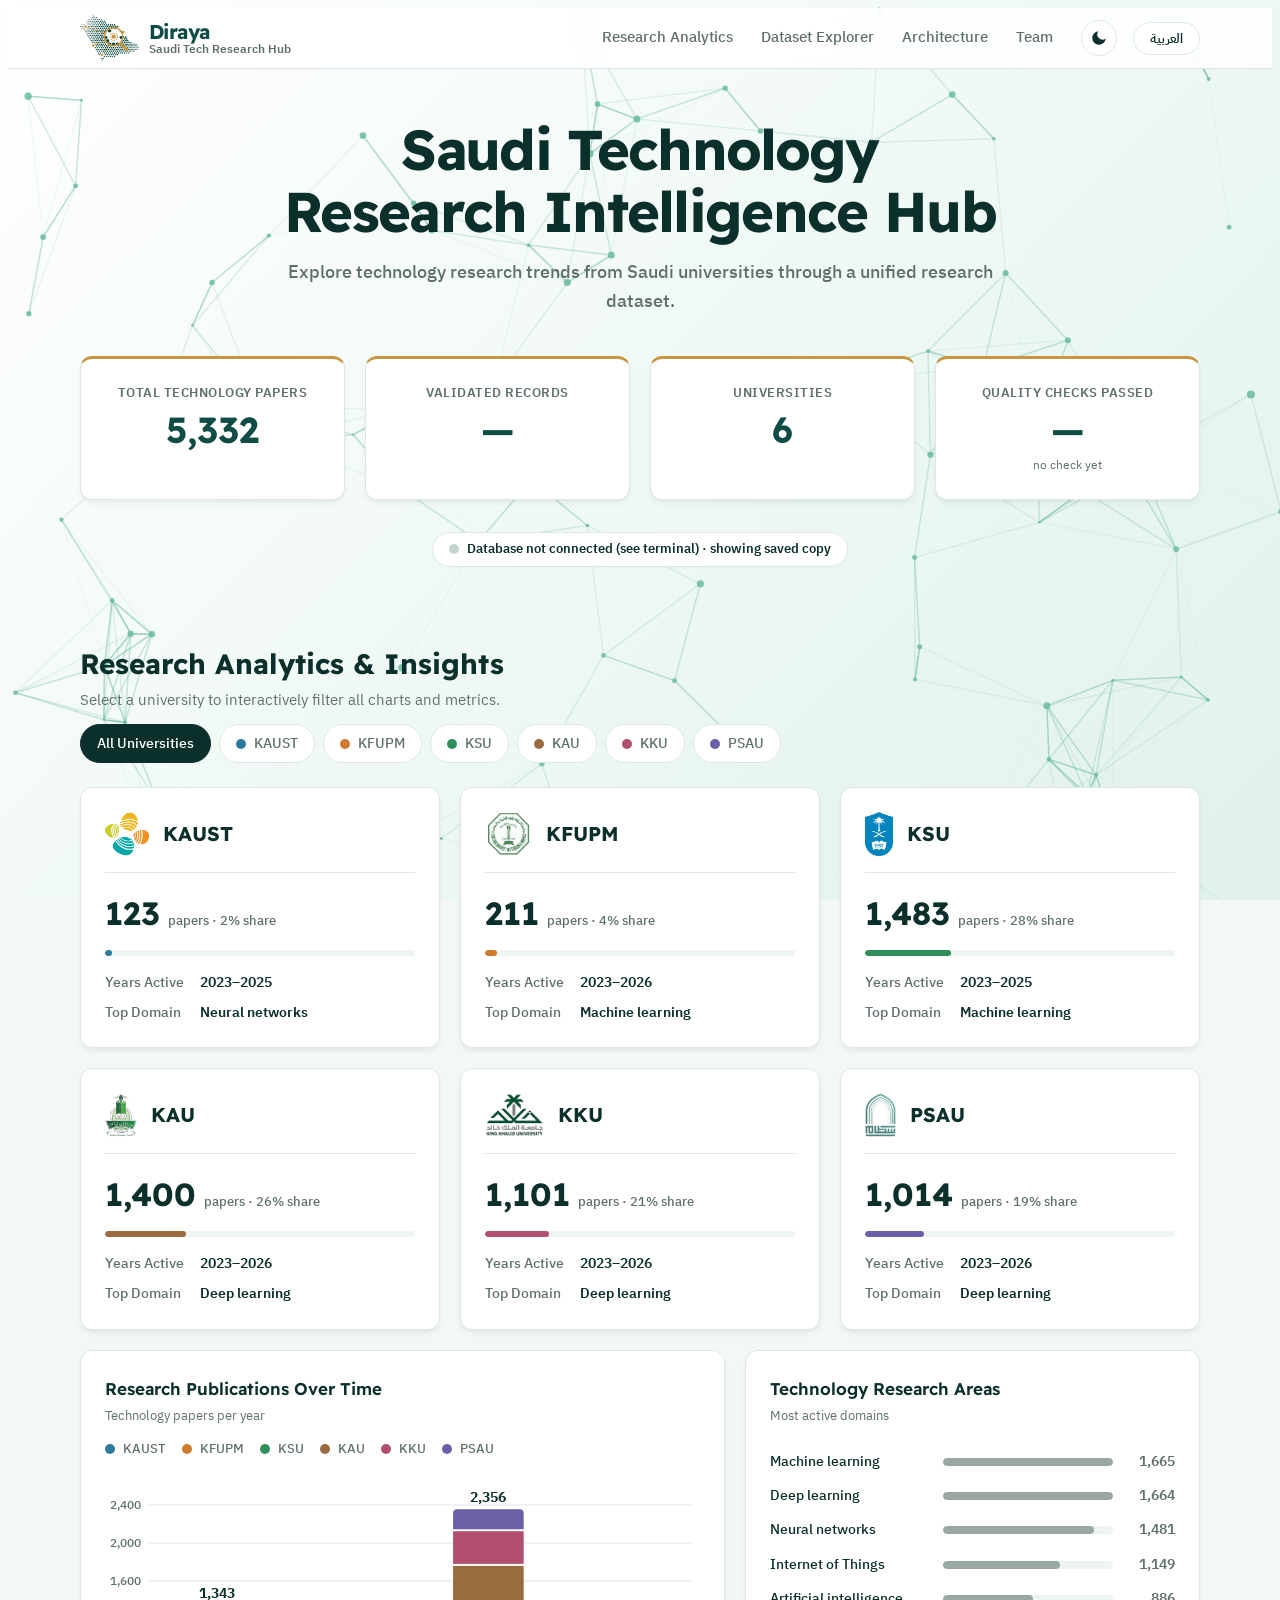
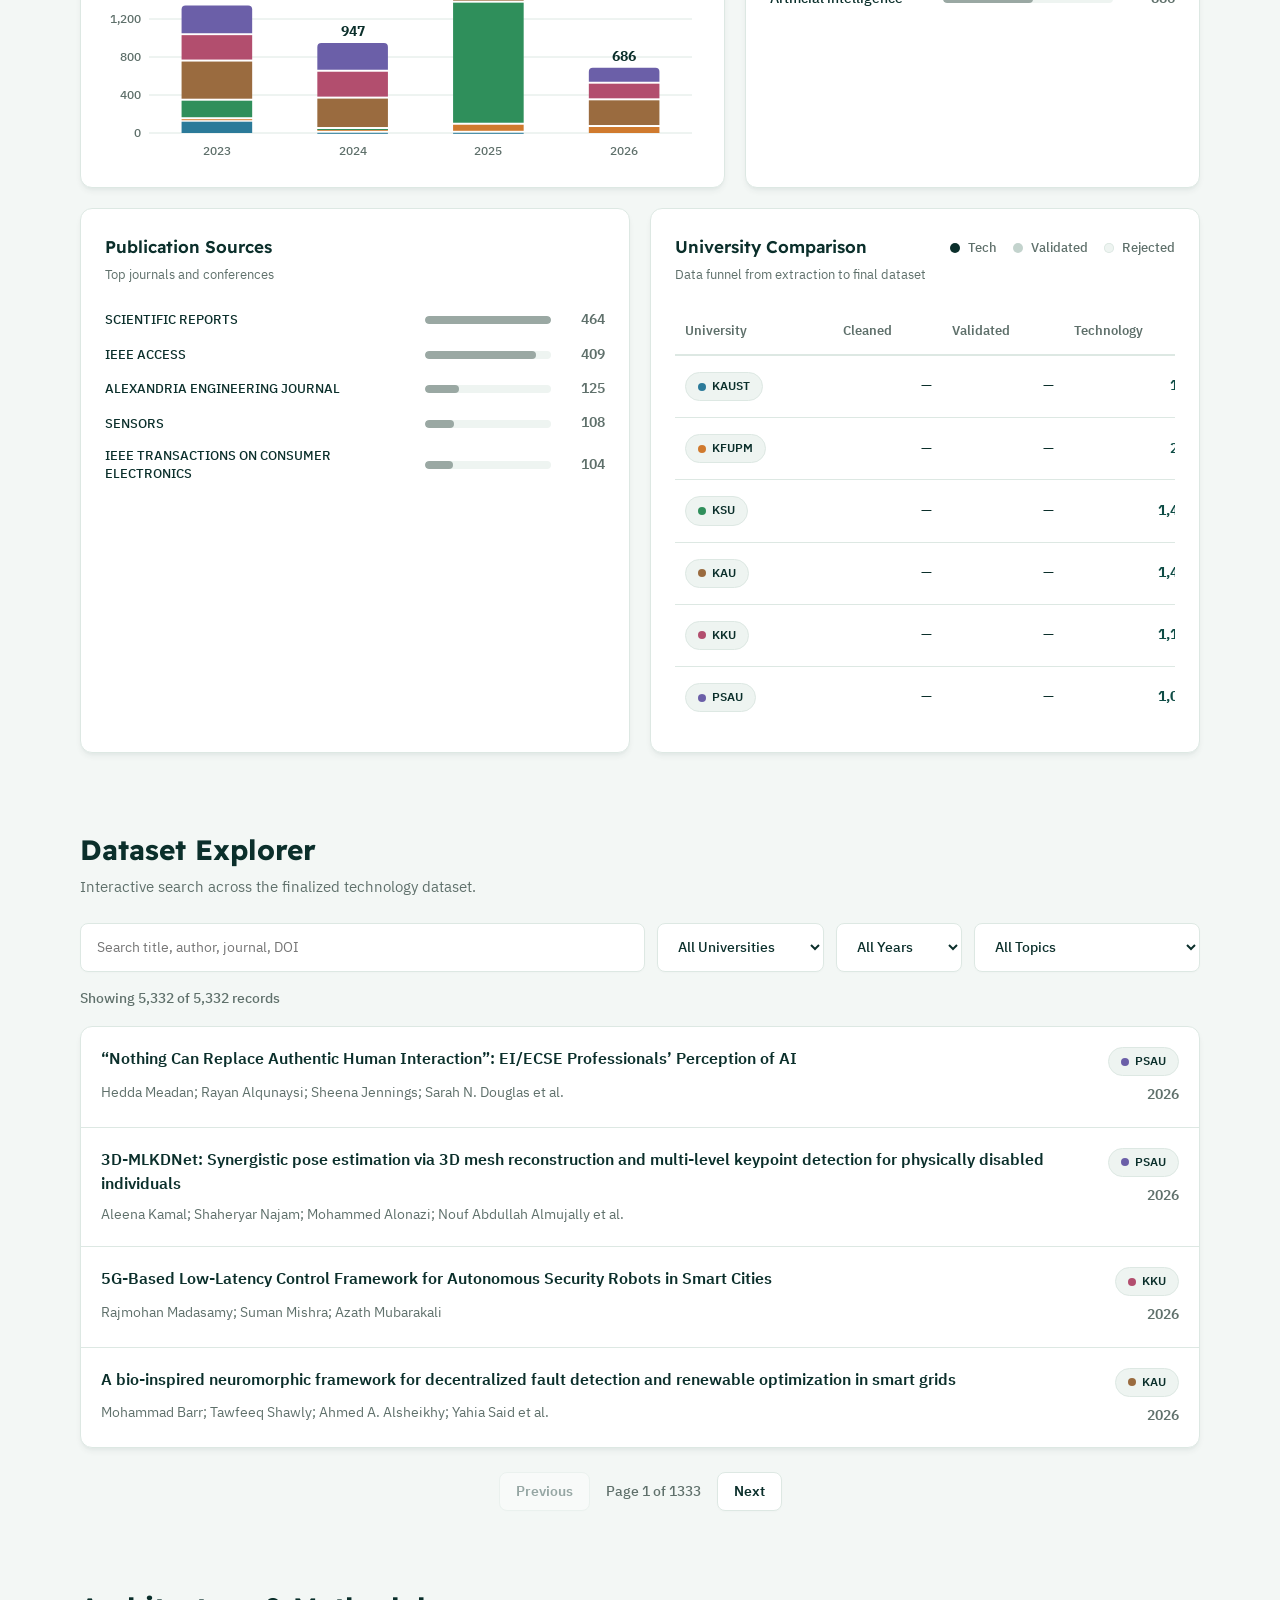
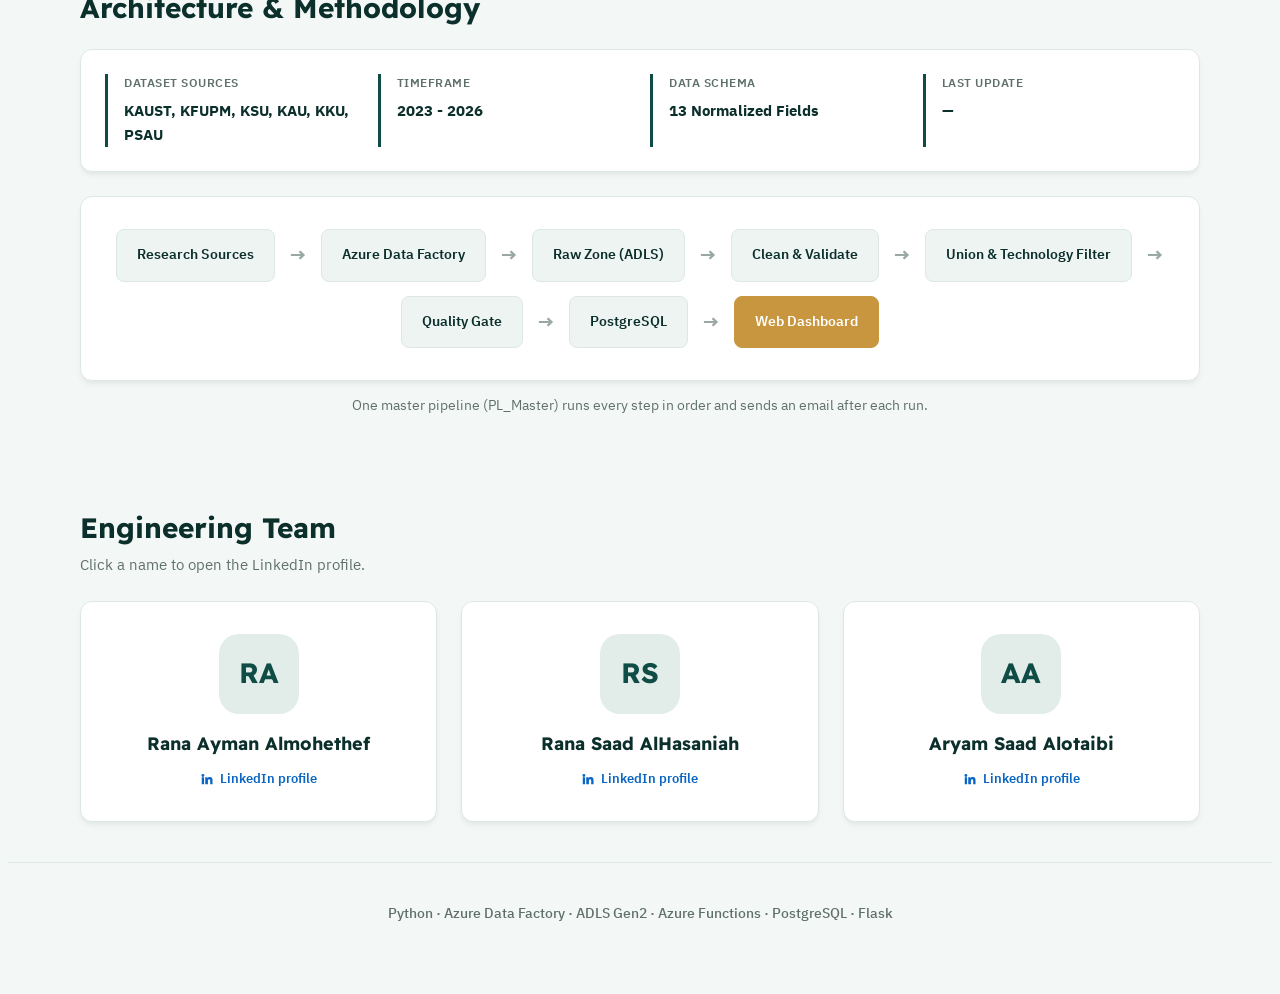
==== Website/diraya.html @ a74f84e9 "Add files via upload" ====
<!doctype html>
<html lang="en" dir="ltr">
<head>
<meta charset="utf-8">
<meta name="viewport" content="width=device-width, initial-scale=1">
<title>Diraya · Saudi Tech Research Hub</title>
<link rel="icon" href="[data-uri]">
<link rel="preconnect" href="https://fonts.googleapis.com">
<link rel="preconnect" href="https://fonts.gstatic.com" crossorigin>
<link rel="stylesheet" href="https://fonts.googleapis.com/css2?family=IBM+Plex+Mono:wght@400;500;600&family=IBM+Plex+Sans+Arabic:wght@400;500;600;700&family=Readex+Pro:wght@400;500;600;700&display=swap">
<style>
/* ================= Diraya palette =================
   Brand: green #0F4C45 · gold #C8963E · cream #F6F2EA · deep #0B2F2B
   Light is the default; [data-theme="dark"] on <html> switches to dark. */
:root {
  color-scheme: light;
  --bg: #F3F7F5;
  --surface: #FFFFFF;
  --surface-2: #EEF4F1;
  --ink: #0B2F2B;
  --muted: #5F706B;
  --faint: #C3D3CD;
  --rule: #DDE8E3;
  --accent: #0F4C45;
  --accent-ink: #FFFFFF;
  --accent-soft: #E2ECE8;
  --gold: #C8963E;
  --brand-name: #0F4C45;
  --header-bg: rgba(255, 255, 255, 0.85);
  --grad-a: #FFFFFF;
  --grad-b: #E0F2EA;
  --tip-muted: #C9D6D2;
  --link: #0A66C2;

  /* university colours, chosen to sit well next to the brand */
  --kaust: #2B7A99;
  --kfupm: #D07A2E;
  --ksu: #2F8F5B;
  --kau: #9A6B3F;
  --kku: #B24E6E;
  --psau: #6B5FA8;
  --bar: #9AA8A3;
  --track: #EEF4F1;

  --shadow: 0 4px 6px -1px rgba(11, 47, 43, 0.06), 0 2px 4px -1px rgba(11, 47, 43, 0.04);
  --shadow-hover: 0 10px 15px -3px rgba(11, 47, 43, 0.10), 0 4px 6px -2px rgba(11, 47, 43, 0.05);

  --f-display: "Readex Pro", "IBM Plex Sans Arabic", system-ui, sans-serif;
  --f-body: "IBM Plex Sans Arabic", "Readex Pro", system-ui, -apple-system, "Segoe UI", sans-serif;
  --f-mono: "IBM Plex Mono", ui-monospace, SFMono-Regular, Menlo, monospace;

  /* ===== ARABIC FONT SETTINGS: edit these 3 lines to change the Arabic text ===== */
  --ar-font-head: "Readex Pro", "IBM Plex Sans Arabic", sans-serif;   /* titles, numbers, names */
  --ar-font: "IBM Plex Sans Arabic", "Readex Pro", sans-serif;          /* normal text */
  --ar-size: 16px;                                                       /* normal text size (English is 15px) */
}
/* Arabic mode uses the settings above */
html[lang="ar"] { --f-display: var(--ar-font-head); --f-body: var(--ar-font); }
html[lang="ar"] body { font-size: var(--ar-size); }
:root[data-theme="dark"] {
  color-scheme: dark;
  --bg: #0B2F2B;
  --surface: #103A35;
  --surface-2: #16453F;
  --ink: #F6F2EA;
  --muted: #A7B8B3;
  --faint: #4B6B65;
  --rule: #22524B;
  --accent: #C8963E;
  --accent-ink: #0B2F2B;
  --accent-soft: #2B4A3B;
  --brand-name: #F6F2EA;
  --header-bg: rgba(11, 47, 43, 0.88);
  --grad-a: #0B2F2B;
  --grad-b: #0F3D38;
  --tip-muted: #4B6B65;
  --link: #7CB7F0;
  --kaust: #4FA3C4;
  --kfupm: #E0924A;
  --ksu: #4DB57A;
  --kau: #C08A57;
  --kku: #D46F8F;
  --psau: #9186D1;
  --bar: #7F9A94;
  --track: #1A4943;
  --shadow: 0 4px 10px rgba(0, 0, 0, 0.25);
  --shadow-hover: 0 12px 24px rgba(0, 0, 0, 0.35);
}

*{box-sizing:border-box}
[hidden]{display:none!important}
html{scroll-behavior:smooth;scroll-padding-top:72px}
@media (prefers-reduced-motion:reduce){html{scroll-behavior:auto}*{transition:none!important}}
body{background:var(--bg);color:var(--ink);font-family:var(--f-body);font-size:15px;line-height:1.6;-webkit-font-smoothing:antialiased;}
a{color:var(--accent); text-decoration:none; transition: all 0.3s ease;}
a:hover { color: var(--accent); }
:focus-visible{outline:2px solid var(--accent);outline-offset:2px;border-radius:4px;}
.wrap{max-width:1160px;margin:0 auto;padding-inline:20px}
.num,.mono{font-variant-numeric:tabular-nums}
.mono{font-family:var(--f-mono);font-size:.86em; color: var(--accent);}

/* header */
header.top{position:sticky;top:env(safe-area-inset-top,0px);z-index:20;background:var(--header-bg);backdrop-filter:blur(12px);border-bottom:1px solid var(--rule); box-shadow: 0 1px 3px rgba(0,0,0,0.02);}
header.top .wrap{display:flex;align-items:center;gap:16px;height:60px}
.brand{display:flex;align-items:center;gap:10px;font-family:var(--f-display);font-weight:700;font-size:17px;color:var(--ink);text-decoration:none;white-space:nowrap; letter-spacing: -0.5px;}
.brand svg{flex:none;}
nav.links{display:flex;gap:4px;margin-inline-start:auto;overflow-x:auto;scrollbar-width:none}
nav.links a{color:var(--muted);text-decoration:none;font-size:14.5px;font-weight:500;padding:6px 12px;border-radius:6px;white-space:nowrap; transition: all 0.3s;}
nav.links a:hover{color:var(--accent);background:var(--accent-soft);}
.lang{flex:none;font:600 13px var(--f-body);color:var(--ink);background:var(--surface);border:1px solid var(--rule);border-radius:999px;padding:6px 16px;cursor:pointer; transition: all 0.3s;}
.lang:hover{border-color:var(--accent); color: var(--accent); background: var(--accent-soft);}
@media (max-width:760px){nav.links{display:none}.lang{margin-inline-start:auto}}

/* hero / KPIs */
.hero{padding-block:50px 40px; position: relative; z-index: 2; text-align: center;}
h1{font-family:var(--f-display);font-weight:800;font-size:clamp(32px,5vw,56px);line-height:1.1;letter-spacing:-.03em;margin:0 auto;max-width:20ch;text-wrap:balance; color: var(--ink);}
.question{font-size:clamp(16px,1.8vw,18px);color:var(--muted);max-width:65ch;margin:16px auto 0; line-height: 1.6; font-weight: 500;}

/* KPI Grid */
.kpi-grid { display: grid; grid-template-columns: repeat(4, 1fr); gap: 20px; margin-top: 40px; }
.kpi-card { background: var(--surface); border: 1px solid var(--rule); border-radius: 12px; padding: 24px; text-align: center; box-shadow: var(--shadow); transition: transform 0.3s; }
.kpi-card:hover { transform: translateY(-3px); box-shadow: var(--shadow-hover); border-color: var(--faint); }
.kpi-title { color: var(--muted); font-size: 13px; font-weight: 600; text-transform: uppercase; letter-spacing: 0.5px; margin-bottom: 8px; }
.kpi-value { font-family: var(--f-display); font-size: 36px; font-weight: 800; color: var(--accent); line-height: 1; }
.kpi-note { color: var(--muted); font-size: 12px; margin-top: 8px; min-height: 14px; }
@media (max-width: 860px) { .kpi-grid { grid-template-columns: repeat(2, 1fr); } }

/* sections */
section.block{padding-block:40px; position: relative; z-index: 2;}
.sec-head{display:flex;flex-wrap:wrap;align-items:end;justify-content:space-between;gap:12px 24px;margin-bottom:24px}
h2{font-family:var(--f-display);font-weight:700;font-size:clamp(22px,3vw,28px);line-height:1.2;margin:0; color: var(--ink);}
.lede{color:var(--muted);max-width:62ch;margin:8px 0 0; font-size: 15px;}
h3{font-family:var(--f-display);font-weight:600;font-size:17px;margin:0; color: var(--ink);}
.sub{color:var(--muted);font-size:13px;margin:4px 0 0}

/* university cards / filter */
.filters{display:flex;flex-wrap:wrap;gap:8px}
.chip{font:500 14px var(--f-body);color:var(--muted);background:var(--surface);border:1px solid var(--rule);border-radius:999px;padding:8px 16px;cursor:pointer;display:inline-flex;align-items:center;gap:8px; transition: all 0.2s;}
.chip:hover{color:var(--ink); border-color: var(--faint); box-shadow: 0 2px 5px rgba(0,0,0,0.05);}
.chip[aria-pressed="true"]{background:var(--ink);color:var(--surface);border-color:var(--ink);}
.dot{width:10px;height:10px;border-radius:50%;flex:none;display:inline-block;}

.unis{display:grid;grid-template-columns:repeat(3,minmax(0,1fr));gap:20px}
@media (max-width:860px){.unis{grid-template-columns:1fr}}
.uni{all:unset;box-sizing:border-box;cursor:pointer;background:var(--surface);border:1px solid var(--rule);border-radius:12px;padding:24px;display:grid;gap:16px;align-content:start;transition:all .3s ease; box-shadow: var(--shadow);}
.uni:hover{transform: translateY(-4px); box-shadow: var(--shadow-hover); border-color: var(--c);}
.uni:focus-visible{outline:2px solid var(--accent);outline-offset:2px}
.uni[aria-pressed="true"]{border-color:var(--c);box-shadow:inset 0 0 0 2px var(--c), var(--shadow);}
.uni .top{display:flex;align-items:center;justify-content:space-between;gap:10px; border-bottom: 1px solid var(--rule); padding-bottom: 16px; margin-bottom: 8px;}

.uni-logo-wrapper { display: flex; align-items: center; gap: 14px; }
.uni-logo-img { max-width: 80px; height: 44px; object-fit: contain; border-radius: 4px; }
.uni-logo-fallback { width: 44px; height: 44px; border-radius: 8px; background: var(--c); color: #fff; display: grid; place-items: center; font-weight: 700; font-family: var(--f-display); font-size: 18px; }

.uni .code{font-family:var(--f-display);font-weight:700;font-size:20px; color: var(--ink);}
.uni .full{color:var(--muted);font-size:14px;line-height:1.5;min-height:3em}
.uni .big{font-family:var(--f-display);font-weight:700;font-size:32px;line-height:1;font-variant-numeric:tabular-nums; color: var(--ink);}
.uni .big small{font:500 13px var(--f-body);color:var(--muted);margin-inline-start:8px;}
.share{height:6px;background:var(--track);border-radius:3px;overflow:hidden; margin-top: 4px;}
.share i{display:block;height:100%;background:var(--c);border-radius:3px;}
.uni dl{display:grid;grid-template-columns:auto 1fr;gap:8px 16px;margin:0;font-size:13.5px}
.uni dt{color:var(--muted); font-weight: 500;}
.uni dd{margin:0;color:var(--ink);overflow-wrap:anywhere; font-weight: 600;}

/* Panels / Charts */
.grid{display:grid;grid-template-columns:repeat(12,minmax(0,1fr));gap:20px;margin-top:20px}
.panel{background:var(--surface);border:1px solid var(--rule);border-radius:12px;padding:24px;min-width:0; box-shadow: var(--shadow);}
.span-7{grid-column:span 7}.span-5{grid-column:span 5}.span-6{grid-column:span 6}.span-12{grid-column:span 12}
@media (max-width:860px){.span-7,.span-5,.span-6{grid-column:span 12}}
.panel-head{display:flex;justify-content:space-between;align-items:baseline;gap:12px;margin-bottom:24px;flex-wrap:wrap}
.legend{display:flex;flex-wrap:wrap;gap:16px;font-size:13px;color:var(--muted); font-weight: 500;}
.legend span{display:inline-flex;align-items:center;gap:8px}

.ychart{direction:ltr;position:relative}
.ychart svg{display:block;width:100%;height:auto;overflow:visible}
.ychart text{font-family:var(--f-body);font-size:12px;fill:var(--muted); font-weight: 500;}
.ychart .gl{stroke:var(--rule);stroke-width:1;}
.ychart .tot{fill:var(--ink);font-weight:700;font-size:14px;}
.ychart .hit{fill:transparent;cursor:default}
.ychart .col:hover .seg{opacity:.85;}

.hbars{display:grid;gap:12px}
.hb{display:grid;grid-template-columns:minmax(0,11.5em) minmax(0,1fr) 3.6em;align-items:center;gap:12px;font-size:14px}
.hb .lbl{overflow:hidden;text-overflow:ellipsis;white-space:nowrap;color:var(--ink); font-weight: 500;}
.hb .trk{height:8px;background:var(--track);border-radius:4px;overflow:hidden;}
.hb .trk i{display:block;height:100%;border-radius:4px;background:var(--bc,var(--bar));min-width:2px;transition:width .4s ease;}
.hb .val{text-align:end;color:var(--muted);font-weight: 600;}
.journals .hb{grid-template-columns:minmax(0,1fr) minmax(0,9em) 3em}
.journals .lbl{white-space:normal;line-height:1.4;font-size:13px;letter-spacing:0;direction:ltr;unicode-bidi:plaintext}

/* funnel table */
.tbl-wrap{overflow-x:auto}
table.funnel{width:100%;border-collapse:collapse;font-size:14px;min-width:560px}
table.funnel th{font-weight:600;color:var(--muted);text-align:start;padding:12px 10px;border-bottom:2px solid var(--rule);font-size:13px;}
table.funnel td{padding:16px 10px;border-bottom:1px solid var(--rule);vertical-align:middle}
table.funnel tr:last-child td{border-bottom:0}
table.funnel td.n{text-align:end;font-weight: 600;white-space:nowrap}

/* Methodology Card (بدل القائمة الطويلة) */
.method-card { background: var(--surface); border: 1px solid var(--rule); border-radius: 12px; padding: 24px; display: grid; grid-template-columns: repeat(4, 1fr); gap: 20px; box-shadow: var(--shadow); margin-bottom: 24px;}
.method-card .kv { display: flex; flex-direction: column; gap: 6px; border-inline-start: 3px solid var(--accent); padding-inline-start: 16px;}
.method-card .kv span { color: var(--muted); font-size: 12px; text-transform: uppercase; letter-spacing: 0.5px; font-weight: 600; }
.method-card .kv b { color: var(--ink); font-size: 15px; font-weight: 700; }
@media (max-width: 860px) { .method-card { grid-template-columns: repeat(2, 1fr); } }

/* Simple Pipeline Flow */
.simple-flow { display: flex; flex-wrap: wrap; align-items: center; justify-content: center; gap: 14px; background: var(--surface); padding: 32px 24px; border-radius: 12px; box-shadow: var(--shadow); border: 1px solid var(--rule); }
.simple-flow .step { background: var(--surface-2); color: var(--ink); padding: 14px 20px; border-radius: 8px; font-weight: 600; font-size: 14px; text-align: center; border: 1px solid var(--rule); }
.simple-flow .step.highlight { background: var(--accent); color: var(--accent-ink); border-color: var(--accent); }
.simple-flow .arr { color: var(--bar); font-weight: 700; font-size: 20px; }
@media (max-width: 860px) { .simple-flow { flex-direction: column; } .simple-flow .arr { transform: rotate(90deg); } }

/* explorer */
.xbar{display:grid;grid-template-columns:minmax(0,1fr) repeat(3,auto);gap:12px;margin-bottom:16px}
@media (max-width:760px){.xbar{grid-template-columns:1fr 1fr}.xbar .search{grid-column:1/-1}}
.field{font:14px var(--f-body);color:var(--ink);background:var(--surface);border:1px solid var(--rule);border-radius:8px;padding:12px 16px;min-width:0;width:100%; box-shadow: 0 1px 2px rgba(0,0,0,0.02); transition: all 0.2s;}
.field:focus{outline:none;border-color:var(--accent);box-shadow:0 0 0 3px var(--accent-soft)}
select.field{padding-inline-end:32px; font-weight: 500; cursor: pointer;}
.xmeta{display:flex;justify-content:space-between;align-items:center;gap:12px;flex-wrap:wrap;font-size:14px;color:var(--muted);margin-bottom:16px; font-weight: 500;}
.clear{all:unset;cursor:pointer;color:var(--accent);font-size:14px; font-weight: 600;}
.clear:focus-visible{outline:2px solid var(--accent)}
.list{background:var(--surface);border:1px solid var(--rule);border-radius:12px;overflow:hidden; box-shadow: var(--shadow);}
.item{border-bottom:1px solid var(--rule)}
.item:last-child{border-bottom:0}
.item>button{all:unset;box-sizing:border-box;width:100%;cursor:pointer;display:grid;grid-template-columns:minmax(0,1fr) auto;gap:8px 16px;padding:20px; transition: background 0.2s;}
.item>button:hover{background:var(--surface-2);}
.item>button:focus-visible{outline:2px solid var(--accent);outline-offset:-2px}
.item .t{font-weight:600;line-height:1.5;direction:ltr;text-align:left;unicode-bidi:plaintext; font-size: 16px; color: var(--ink);}
.item .a{grid-column:1;color:var(--muted);font-size:14px;direction:ltr;text-align:left;overflow:hidden;text-overflow:ellipsis;white-space:nowrap}
.item .side{grid-row:1/span 2;grid-column:2;display:flex;flex-direction:column;align-items:flex-end;gap:8px}
.pill{display:inline-flex;align-items:center;gap:6px;font-size:12px;font-weight:600;color:var(--ink);border:1px solid var(--rule);border-radius:999px;padding:4px 12px;white-space:nowrap; background: var(--surface-2);}
.pill .dot{width:8px;height:8px}
.yr{font-size:14px;color:var(--muted);font-weight: 600;}
.detail{padding:0 20px 20px;display:grid;gap:16px; background: var(--surface-2); border-top: 1px solid var(--rule);}
.detail .abs{direction:ltr;text-align:left;color:var(--ink);font-size:14.5px;line-height:1.7;max-width:85ch;margin:16px 0 0;}
.detail .kv{display:flex;flex-wrap:wrap;gap:8px 20px;font-size:13.5px;color:var(--muted)}
.detail .kv b{color:var(--ink);font-weight:600}
.kw{display:flex;flex-wrap:wrap;gap:8px}
.kw span{font-size:13px;background:var(--surface);color:var(--accent);border:1px solid var(--accent-soft);border-radius:6px;padding:4px 10px;direction:ltr; font-weight: 500;}
.pager{display:flex;justify-content:center;align-items:center;gap:16px;margin-top:24px;font-size:14px;color:var(--muted); font-weight: 500;}
.pager button{font:600 14px var(--f-body);color:var(--ink);background:var(--surface);border:1px solid var(--rule);border-radius:8px;padding:8px 16px;cursor:pointer; box-shadow: 0 1px 2px rgba(0,0,0,0.02); transition: all 0.2s;}
.pager button:hover:not(:disabled) { border-color: var(--muted); background: var(--surface-2); }
.pager button:disabled{opacity:.4;cursor:not-allowed}
.empty{padding:60px 20px;text-align:center;color:var(--muted); font-size: 15px;}

/* team */
.team{display:grid;grid-template-columns:repeat(3,minmax(0,1fr));gap:24px}
@media (max-width:760px){.team{grid-template-columns:1fr}}
.person-card{
    background: var(--surface);
    border: 1px solid var(--rule);
    border-radius: 12px;
    padding: 32px 24px;
    display: flex;
    flex-direction: column;
    gap: 16px;
    align-items: center;
    text-align: center;
    text-decoration: none;
    position: relative;
    transition: all 0.3s ease;
    box-shadow: var(--shadow);
}
.person-card:hover {
    transform: translateY(-5px);
    box-shadow: var(--shadow-hover);
    border-color: var(--accent);
}
.person-card .av {
    width: 80px;
    height: 80px;
    border-radius: 20px;
    background: var(--accent-soft);
    color: var(--accent);
    display: grid;
    place-items: center;
    font-family: var(--f-display);
    font-weight: 800;
    font-size: 28px;
    transition: all 0.3s;
}
.person-card:hover .av {
    background: var(--accent);
    color: var(--surface);
    transform: scale(1.05);
}
.person-info { display: flex; flex-direction: column; gap: 4px; }
.person-card .n { font-family: var(--f-display); font-weight: 700; font-size: 18px; color: var(--ink); unicode-bidi: plaintext; }
.person-card .r { font-size: 14px; color: var(--muted); font-weight: 500; }
.person-card::before {
    content: '↗';
    position: absolute;
    top: 20px;
    right: 20px;
    font-size: 18px;
    color: var(--faint);
    opacity: 0;
    transform: translate(-10px, 10px);
    transition: all 0.3s;
}
.person-card:hover::before { opacity: 1; color: var(--accent); transform: translate(0, 0); }

footer{padding-block:40px 60px;border-top:1px solid var(--rule);color:var(--muted);font-size:14px; font-weight: 500; text-align: center;}
footer .wrap{display:flex;flex-wrap:wrap;justify-content:center;gap:16px}
footer .mono { color: var(--muted); }
footer .mono:hover { color: var(--accent); }

/* tooltip */
.tip{position:fixed;z-index:50;pointer-events:none;background:var(--ink);color:var(--surface);border-radius:8px;padding:12px 16px;font-size:13px;line-height:1.5;box-shadow:0 10px 25px rgba(0,0,0,0.2);min-width:160px;direction:ltr;text-align:left;}
.tip .h{font-weight:700;margin-bottom:6px; font-size: 14px;}
.tip .r{display:flex;align-items:center;gap:12px;justify-content:space-between; margin-top: 4px;}
.tip .r span:first-child{display:inline-flex;align-items:center;gap:8px; color: var(--tip-muted);}
.tip .dot{width:8px;height:8px; box-shadow: 0 0 0 1.5px var(--ink);}

.src-badge{display:inline-flex;align-items:center;gap:8px;font-size:13px;color:var(--ink);background:var(--surface);border:1px solid var(--rule);border-radius:999px;padding:6px 16px;margin-top:32px; font-weight: 600; box-shadow: 0 1px 2px rgba(0,0,0,0.02); justify-content: center;}
.src-badge i{width:10px;height:10px;border-radius:50%;background:var(--faint);}
.src-badge.live i{background:var(--ksu);}

#particles-js {
    position: fixed;
    width: 100%;
    height: 100%;
    top: 0;
    left: 0;
    z-index: -1; 
    background: linear-gradient(135deg, var(--grad-a) 0%, var(--grad-b) 100%);
}
.app-container, header, section { position: relative; z-index: 1; }
/* ---- header: team logo + name ---- */
.brand-logo { height: 46px; width: auto; max-width: 120px; object-fit: contain; flex: none; }
.brand-text { display: flex; flex-direction: column; line-height: 1.15; }
.brand-team { font-family: var(--f-body); font-size: 12px; font-weight: 600; color: var(--muted); letter-spacing: 0; }

/* ---- team: photo + LinkedIn hint ---- */
.person-card .photo { width: 96px; height: 96px; border-radius: 50%; object-fit: cover; border: 3px solid var(--accent-soft); transition: border-color .3s, transform .3s; }
.person-card:hover .photo { border-color: var(--accent); transform: scale(1.05); }
.person-card .li { display: inline-flex; align-items: center; justify-content: center; gap: 6px; margin-top: 6px; font-size: 13px; font-weight: 600; color: var(--link); }
.person-card:hover .n { color: var(--link); }
.person-card, .person-card:hover, .person-card * { text-decoration: none !important; }
[dir="rtl"] .person-card::before { right: auto; left: 20px; content: '↖'; }

/* ---- architecture note ---- */
.flow-note { text-align: center; color: var(--muted); font-size: 14px; margin-top: 14px; }
[dir="rtl"] .simple-flow .arr { transform: scaleX(-1); }
@media (max-width: 860px) { [dir="rtl"] .simple-flow .arr { transform: rotate(90deg); } }

.brand-name { color: var(--brand-name); font-size: 20px; font-weight: 700; }

/* Diraya brand touches */
.simple-flow .step.highlight { background: var(--gold); border-color: var(--gold); color: #fff; }
.kpi-card { border-top: 3px solid var(--gold); }

/* ---- theme switch ---- */
body { transition: background-color .3s, color .3s; }
.theme{flex:none;display:grid;place-items:center;width:36px;height:36px;border-radius:999px;border:1px solid var(--rule);background:var(--surface);color:var(--ink);cursor:pointer;transition:all .3s}
.theme:hover{border-color:var(--accent);color:var(--accent);background:var(--accent-soft)}
.theme .moon{display:block}.theme .sun{display:none}
[data-theme="dark"] .theme .moon{display:none}[data-theme="dark"] .theme .sun{display:block}
@media (max-width:760px){.theme{margin-inline-start:auto}.lang{margin-inline-start:0}}
/* logo: light and dark versions */
.brand .logo-dark{display:none}
[data-theme="dark"] .brand .logo-light{display:none}
[data-theme="dark"] .brand .logo-dark{display:block}
[data-theme="dark"] .uni-logo-img{background:#F6F2EA;border-radius:8px;padding:3px}

</style>
<script>
  (function () {
    var t = null;
    try { t = localStorage.getItem("diraya-theme"); } catch (e) {}
    if (!t) t = window.matchMedia && matchMedia("(prefers-color-scheme: dark)").matches ? "dark" : "light";
    document.documentElement.setAttribute("data-theme", t);
  })();
</script>
</head>
<body>
<div id="particles-js"></div>

<header class="top">
  <div class="wrap">
    <a class="brand" href="#overview">
      <!-- Diraya logo: logo.png for light mode, logo-dark.png for dark mode -->
      <img src="[data-uri]" alt="Diraya" class="brand-logo logo-light">
      <img src="[data-uri]" alt="Diraya" class="brand-logo logo-dark">
      <span class="brand-text">
        <span class="brand-name" data-i="brand">Diraya</span>
        <small class="brand-team" data-i="team_name">Saudi Tech Research Hub</small>
      </span>
    </a>
    <nav class="links" aria-label="Sections">
      <a href="#analytics" data-i="nav_a">Research Analytics</a>
      <a href="#explorer" data-i="nav_x">Dataset Explorer</a>
      <a href="#architecture" data-i="nav_m">Architecture</a>
      <a href="#team" data-i="nav_t">Team</a>
    </nav>
    <button class="theme" id="themeBtn" type="button" aria-label="Dark / light mode">
      <svg class="moon" width="18" height="18" viewBox="0 0 24 24" aria-hidden="true"><path fill="currentColor" d="M21 12.8A9 9 0 1 1 11.2 3a7 7 0 0 0 9.8 9.8z"/></svg>
      <svg class="sun" width="18" height="18" viewBox="0 0 24 24" aria-hidden="true"><circle cx="12" cy="12" r="4.5" fill="currentColor"/><g stroke="currentColor" stroke-width="2" stroke-linecap="round"><path d="M12 2v2.5M12 19.5V22M4.2 4.2l1.8 1.8M18 18l1.8 1.8M2 12h2.5M19.5 12H22M4.2 19.8 6 18M18 6l1.8-1.8"/></g></svg>
    </button>
    <button class="lang" id="langBtn" type="button">العربية</button>
  </div>
</header>

<main>
  <!-- Hero (KPIs) -->
  <section class="hero" id="overview">
    <div class="wrap">
      <h1 data-i="h1">Saudi Technology Research Intelligence Hub</h1>
      <p class="question" data-i="question">Explore technology research trends from Saudi universities through a unified research dataset.</p>

      <div class="kpi-grid">
        <div class="kpi-card">
          <div class="kpi-title" data-i="k_papers">Total Technology Papers</div>
          <div class="kpi-value num" id="statPapers">…</div>
        </div>
        <div class="kpi-card">
          <div class="kpi-title" data-i="k_valid">Validated Records</div>
          <div class="kpi-value num" id="statValidated">…</div>
        </div>
        <div class="kpi-card">
          <div class="kpi-title" data-i="k_unis">Universities</div>
          <div class="kpi-value num" id="statUnis">…</div>
        </div>
        <div class="kpi-card">
          <div class="kpi-title" data-i="k_quality">Quality Checks Passed</div>
          <div class="kpi-value num" id="statQuality">…</div>
          <div class="kpi-note" id="statQualityNote"></div>
        </div>
      </div>

      <div class="src-badge" id="srcBadge"><i></i><span id="srcText">…</span></div>
    </div>
  </section>

  <!-- Research Analytics -->
  <section class="block" id="analytics">
    <div class="wrap">
      <div class="sec-head">
        <div>
          <h2 data-i="a_h">Research Analytics &amp; Insights</h2>
          <p class="lede" data-i="a_lede">Select a university to interactively filter all charts and metrics.</p>
        </div>
        <div class="filters" role="group" aria-label="University filter" id="uniChips"></div>
      </div>

      <div class="unis" id="uniCards"></div>

      <div class="grid">
        <div class="panel span-7">
          <div class="panel-head">
            <div><h3 data-i="c_year">Research Publications Over Time</h3><p class="sub" data-i="c_year_s">Technology papers per year</p></div>
            <div class="legend" id="yearLegend"></div>
          </div>
          <div class="ychart" id="yearChart"></div>
        </div>

        <div class="panel span-5">
          <div class="panel-head">
            <div><h3 data-i="c_topic">Technology Research Areas</h3><p class="sub" data-i="c_topic_s">Most active domains</p></div>
          </div>
          <div class="hbars" id="topicBars"></div>
        </div>

        <div class="panel span-6">
          <div class="panel-head">
            <div><h3 data-i="c_j">Publication Sources</h3><p class="sub" data-i="c_j_s">Top journals and conferences</p></div>
          </div>
          <div class="hbars journals" id="journalBars"></div>
        </div>

        <div class="panel span-6">
          <div class="panel-head">
            <div><h3 data-i="c_f">University Comparison</h3><p class="sub" data-i="c_f_s">Data funnel from extraction to final dataset</p></div>
            <div class="legend">
              <span><i class="dot" style="background:var(--ink)"></i><span data-i="lg_tech">Tech</span></span>
              <span><i class="dot" style="background:var(--faint)"></i><span data-i="lg_val">Validated</span></span>
              <span><i class="dot" style="background:var(--track);box-shadow:inset 0 0 0 1px var(--rule)"></i><span data-i="lg_rej">Rejected</span></span>
            </div>
          </div>
          <div class="tbl-wrap">
            <table class="funnel">
              <thead><tr><th data-i="th_u">University</th><th class="n" data-i="th_c">Cleaned</th><th class="n" data-i="th_v">Validated</th><th class="n" data-i="th_t">Technology</th><th></th></tr></thead>
              <tbody id="funnelBody"></tbody>
            </table>
          </div>
        </div>
      </div>
    </div>
  </section>

  <!-- Dataset Explorer -->
  <section class="block" id="explorer">
    <div class="wrap">
      <div class="sec-head">
        <div>
          <h2 data-i="x_h">Dataset Explorer</h2>
          <p class="lede" data-i="x_lede">Interactive search across the finalized technology dataset.</p>
        </div>
      </div>
      <div class="xbar">
        <input class="field search" id="q" type="search" autocomplete="off" placeholder="Search title, author, journal, DOI">
        <select class="field" id="fUni" aria-label="University"></select>
        <select class="field" id="fYear" aria-label="Year"></select>
        <select class="field" id="fTopic" aria-label="Topic"></select>
      </div>
      <div class="xmeta"><span id="xcount" class="num"></span><button class="clear" id="xclear" type="button" data-i="clear">Clear filters</button></div>
      <div class="list" id="xlist"></div>
      <div class="pager"><button id="prev" type="button" data-i="prev">Previous</button><span id="pinfo" class="num"></span><button id="next" type="button" data-i="next">Next</button></div>
    </div>
  </section>

  <!-- Architecture & Methodology -->
  <section class="block" id="architecture">
    <div class="wrap">
      <div class="sec-head">
        <div><h2 data-i="m_h">Architecture &amp; Methodology</h2></div>
      </div>

      <div class="method-card">
        <div class="kv"><span data-i="m_src">Dataset Sources</span><b id="srcList">…</b></div>
        <div class="kv"><span data-i="m_time">Timeframe</span><b id="timeframe">…</b></div>
        <div class="kv"><span data-i="m_schema">Data Schema</span><b data-i="m_schema_v">13 Normalized Fields</b></div>
        <div class="kv"><span data-i="m_update">Last Update</span><b id="lastUpdate">…</b></div>
      </div>

      <!-- Pipeline flow: the steps we built -->
      <div class="simple-flow">
        <div class="step" data-i="f1">Research Sources</div><div class="arr">→</div>
        <div class="step" data-i="f2">Azure Data Factory</div><div class="arr">→</div>
        <div class="step" data-i="f3">Raw Zone (ADLS)</div><div class="arr">→</div>
        <div class="step" data-i="f4">Clean &amp; Validate</div><div class="arr">→</div>
        <div class="step" data-i="f5">Union &amp; Technology Filter</div><div class="arr">→</div>
        <div class="step" data-i="f6">Quality Gate</div><div class="arr">→</div>
        <div class="step" data-i="f7">PostgreSQL</div><div class="arr">→</div>
        <div class="step highlight" data-i="f8">Web Dashboard</div>
      </div>
      <p class="flow-note" data-i="f_note">One master pipeline (PL_Master) runs every step in order and sends an email after each run.</p>
    </div>
  </section>

  <!-- Team: the whole card links to LinkedIn. Photos go in static/team/ -->
  <section class="block" id="team">
    <div class="wrap">
      <div class="sec-head"><div>
        <h2 data-i="t_h">Engineering Team</h2>
        <p class="lede" data-i="t_lede">Click a name to open the LinkedIn profile.</p>
      </div></div>
      <div class="team">
        <a href="https://www.linkedin.com/in/rana-almohethef" target="_blank" rel="noopener" class="person-card">
          <img class="photo" src="team/rana-ayman.jpg" alt="Rana Ayman Almohethef" onerror="this.style.display='none'; this.nextElementSibling.style.display='grid';">
          <div class="av" style="display:none">RA</div>
          <div class="person-info">
            <div class="n" data-i="n1">Rana Ayman Almohethef</div>
            <div class="li"><svg width="14" height="14" viewBox="0 0 24 24" aria-hidden="true"><path fill="currentColor" d="M4.98 3.5a2.5 2.5 0 1 1 0 5 2.5 2.5 0 0 1 0-5zM3 9h4v12H3zM9 9h3.8v1.7h.1c.5-1 1.8-2 3.8-2 4 0 4.8 2.6 4.8 6V21h-4v-5.4c0-1.3 0-3-1.8-3s-2.1 1.4-2.1 2.9V21H9z"/></svg><span data-i="t_link">LinkedIn profile</span></div>
          </div>
        </a>
        <a href="https://www.linkedin.com/in/rana-alhasaniah-2a9a0221b" target="_blank" rel="noopener" class="person-card">
          <img class="photo" src="team/rana-saad.jpg" alt="Rana Saad AlHasaniah" onerror="this.style.display='none'; this.nextElementSibling.style.display='grid';">
          <div class="av" style="display:none">RS</div>
          <div class="person-info">
            <div class="n" data-i="n2">Rana Saad AlHasaniah</div>
            <div class="li"><svg width="14" height="14" viewBox="0 0 24 24" aria-hidden="true"><path fill="currentColor" d="M4.98 3.5a2.5 2.5 0 1 1 0 5 2.5 2.5 0 0 1 0-5zM3 9h4v12H3zM9 9h3.8v1.7h.1c.5-1 1.8-2 3.8-2 4 0 4.8 2.6 4.8 6V21h-4v-5.4c0-1.3 0-3-1.8-3s-2.1 1.4-2.1 2.9V21H9z"/></svg><span data-i="t_link">LinkedIn profile</span></div>
          </div>
        </a>
        <a href="https://www.linkedin.com/in/aryamalotaibi" target="_blank" rel="noopener" class="person-card">
          <img class="photo" src="team/aryam.jpg" alt="Aryam Saad Alotaibi" onerror="this.style.display='none'; this.nextElementSibling.style.display='grid';">
          <div class="av" style="display:none">AA</div>
          <div class="person-info">
            <div class="n" data-i="n3">Aryam Saad Alotaibi</div>
            <div class="li"><svg width="14" height="14" viewBox="0 0 24 24" aria-hidden="true"><path fill="currentColor" d="M4.98 3.5a2.5 2.5 0 1 1 0 5 2.5 2.5 0 0 1 0-5zM3 9h4v12H3zM9 9h3.8v1.7h.1c.5-1 1.8-2 3.8-2 4 0 4.8 2.6 4.8 6V21h-4v-5.4c0-1.3 0-3-1.8-3s-2.1 1.4-2.1 2.9V21H9z"/></svg><span data-i="t_link">LinkedIn profile</span></div>
          </div>
        </a>
      </div>
    </div>
  </section>
</main>

<footer>
  <div class="wrap">
    <span data-i="foot">Python · Azure Data Factory · ADLS Gen2 · Azure Functions · PostgreSQL · Flask</span>
  </div>
</footer>

<div class="tip" id="tip" hidden></div>
<script>
// All page text, English and Arabic. Edit the words here.
// Every element with data-i="key" in index.html takes its text from this file.
const I18N = {
 en: {
  // header
  brand: "Diraya",
  team_name: "Saudi Tech Research Hub",
  nav_a: "Research Analytics", nav_x: "Dataset Explorer", nav_m: "Architecture", nav_t: "Team",
  lang: "العربية",

  // hero
  h1: "Saudi Technology Research Intelligence Hub",
  question: "Explore technology research trends from Saudi universities through a unified research dataset.",
  k_papers: "Total Technology Papers", k_valid: "Validated Records", k_unis: "Universities", k_quality: "Quality Checks Passed",
  q_last: "last check", q_none: "no check yet",
  live: "Live data from PostgreSQL", loading: "Loading…",
  offline: "Saved copy (server not running)", dberr: "Database not connected (see terminal) · showing saved copy",

  // analytics
  a_h: "Research Analytics & Insights", a_lede: "Select a university to interactively filter all charts and metrics.",
  all: "All Universities", papers: "papers", share: "share", years_active: "Years Active", top_domain: "Top Domain", total: "Total",
  c_year: "Research Publications Over Time", c_year_s: "Technology papers per year",
  c_topic: "Technology Research Areas", c_topic_s: "Most active domains",
  c_j: "Publication Sources", c_j_s: "Top journals and conferences",
  c_f: "University Comparison", c_f_s: "Data funnel from extraction to final dataset",
  lg_tech: "Tech", lg_val: "Validated", lg_rej: "Rejected",
  th_u: "University", th_c: "Cleaned", th_v: "Validated", th_t: "Technology",

  // explorer
  x_h: "Dataset Explorer", x_lede: "Interactive search across the finalized technology dataset.",
  search: "Search title, author, journal, DOI", allYears: "All Years", allTopics: "All Topics",
  clear: "Clear filters", prev: "Previous", next: "Next",
  showing: (n, t) => `Showing ${n} of ${t} records`, page: (p, n) => `Page ${p} of ${n}`,
  empty: "No records found matching your filters.", noAbs: "No abstract available.",
  journal: "Journal", doi: "DOI", src: "Source", kw: "Keywords",

  // architecture
  m_h: "Architecture & Methodology",
  m_src: "Dataset Sources", m_time: "Timeframe", m_schema: "Data Schema", m_schema_v: "13 Normalized Fields", m_update: "Last Update",
  f1: "Research Sources", f2: "Azure Data Factory", f3: "Raw Zone (ADLS)", f4: "Clean & Validate",
  f5: "Union & Technology Filter", f6: "Quality Gate", f7: "PostgreSQL", f8: "Web Dashboard",
  f_note: "One master pipeline (PL_Master) runs every step in order and sends an email after each run.",

  // team
  t_h: "Engineering Team", t_lede: "Click a name to open the LinkedIn profile.", t_link: "LinkedIn profile",
  n1: "Rana Ayman Almohethef", n2: "Rana Saad AlHasaniah", n3: "Aryam Saad Alotaibi",
  foot: "Python · Azure Data Factory · ADLS Gen2 · Azure Functions · PostgreSQL · Flask",

  topic: { ml: "Machine learning", dl: "Deep learning", ai: "Artificial intelligence", nn: "Neural networks", iot: "Internet of Things", sec: "Security & cryptography", bc: "Blockchain", cloud: "Cloud & edge computing", nlp: "NLP & language models", cv: "Computer vision", data: "Big data & data mining", net: "Wireless networks", rob: "Robotics", se: "Software eng. & CS" }
 },

 ar: {
  brand: "دراية",
  team_name: "مركز الأبحاث التقنية السعودية",
  nav_a: "التحليلات", nav_x: "استكشاف البيانات", nav_m: "البنية", nav_t: "الفريق",
  lang: "English",

  h1: "منصة ذكاء الأبحاث التقنية السعودية",
  question: "استكشف اتجاهات الأبحاث التقنية في الجامعات السعودية من خلال بيانات بحثية موحّدة.",
  k_papers: "الأبحاث التقنية", k_valid: "سجلات اجتازت التحقق", k_unis: "الجامعات", k_quality: "فحوصات الجودة الناجحة",
  q_last: "آخر فحص", q_none: "لم يتم الفحص بعد",
  live: "بيانات مباشرة من PostgreSQL", loading: "جاري التحميل…",
  offline: "نسخة محفوظة (السيرفر غير شغّال)", dberr: "القاعدة غير متصلة (راجع الـ Terminal) · نعرض النسخة المحفوظة",

  a_h: "التحليلات والمؤشرات", a_lede: "اختر جامعة لتصفية كل الرسوم والأرقام.",
  all: "كل الجامعات", papers: "بحث", share: "من الإجمالي", years_active: "سنوات النشر", top_domain: "أبرز مجال", total: "المجموع",
  c_year: "الأبحاث عبر السنوات", c_year_s: "عدد الأبحاث التقنية في كل سنة",
  c_topic: "المجالات التقنية", c_topic_s: "أكثر المجالات نشاطًا",
  c_j: "جهات النشر", c_j_s: "أكثر المجلات والمؤتمرات",
  c_f: "مقارنة الجامعات", c_f_s: "مراحل البيانات من الاستخراج إلى البيانات النهائية",
  lg_tech: "تقني", lg_val: "اجتاز التحقق", lg_rej: "مرفوض",
  th_u: "الجامعة", th_c: "بعد التنظيف", th_v: "بعد التحقق", th_t: "تقني",

  x_h: "استكشاف البيانات", x_lede: "ابحث في كل الأبحاث التقنية في البيانات النهائية.",
  search: "ابحث بالعنوان أو المؤلف أو المجلة أو DOI", allYears: "كل السنوات", allTopics: "كل المجالات",
  clear: "مسح التصفية", prev: "السابق", next: "التالي",
  showing: (n, t) => `عرض ${n} من ${t} سجل`, page: (p, n) => `صفحة ${p} من ${n}`,
  empty: "لا توجد سجلات تطابق التصفية.", noAbs: "لا يوجد ملخص.",
  journal: "المجلة", doi: "DOI", src: "المصدر", kw: "الكلمات المطابقة",

  m_h: "البنية والمنهجية",
  m_src: "مصادر البيانات", m_time: "الفترة", m_schema: "مخطط البيانات", m_schema_v: "13 حقلًا موحّدًا", m_update: "آخر تحديث",
  f1: "مصادر الأبحاث", f2: "Azure Data Factory", f3: "منطقة البيانات الخام", f4: "التنظيف والتحقق",
  f5: "الدمج وفلتر التقنية", f6: "بوابة الجودة", f7: "PostgreSQL", f8: "لوحة الموقع",
  f_note: "خط رئيسي واحد (PL_Master) يشغّل كل الخطوات بالترتيب، ويرسل إيميل بعد كل تشغيل.",

  t_h: "فريق العمل", t_lede: "اضغط على الاسم لفتح حساب LinkedIn.", t_link: "حساب LinkedIn",
  n1: "رنا أيمن المحيذف", n2: "رنا سعد الحسنية", n3: "أريام سعد العتيبي",
  foot: "Python · Azure Data Factory · ADLS Gen2 · Azure Functions · PostgreSQL · Flask",

  topic: { ml: "تعلّم الآلة", dl: "التعلّم العميق", ai: "الذكاء الاصطناعي", nn: "الشبكات العصبية", iot: "إنترنت الأشياء", sec: "الأمن السيبراني والتشفير", bc: "البلوك تشين", cloud: "الحوسبة السحابية والطرفية", nlp: "معالجة اللغة والنماذج اللغوية", cv: "الرؤية الحاسوبية", data: "البيانات الضخمة والتنقيب", net: "الشبكات اللاسلكية", rob: "الروبوتات", se: "هندسة البرمجيات وعلوم الحاسب" }
 }
};

</script>
<script>
window.UNI_LOGOS = {"KAU":"[data-uri]","KAUST":"[data-uri]","KFUPM":"[data-uri]","KKU":"[data-uri]","KSU":"[data-uri]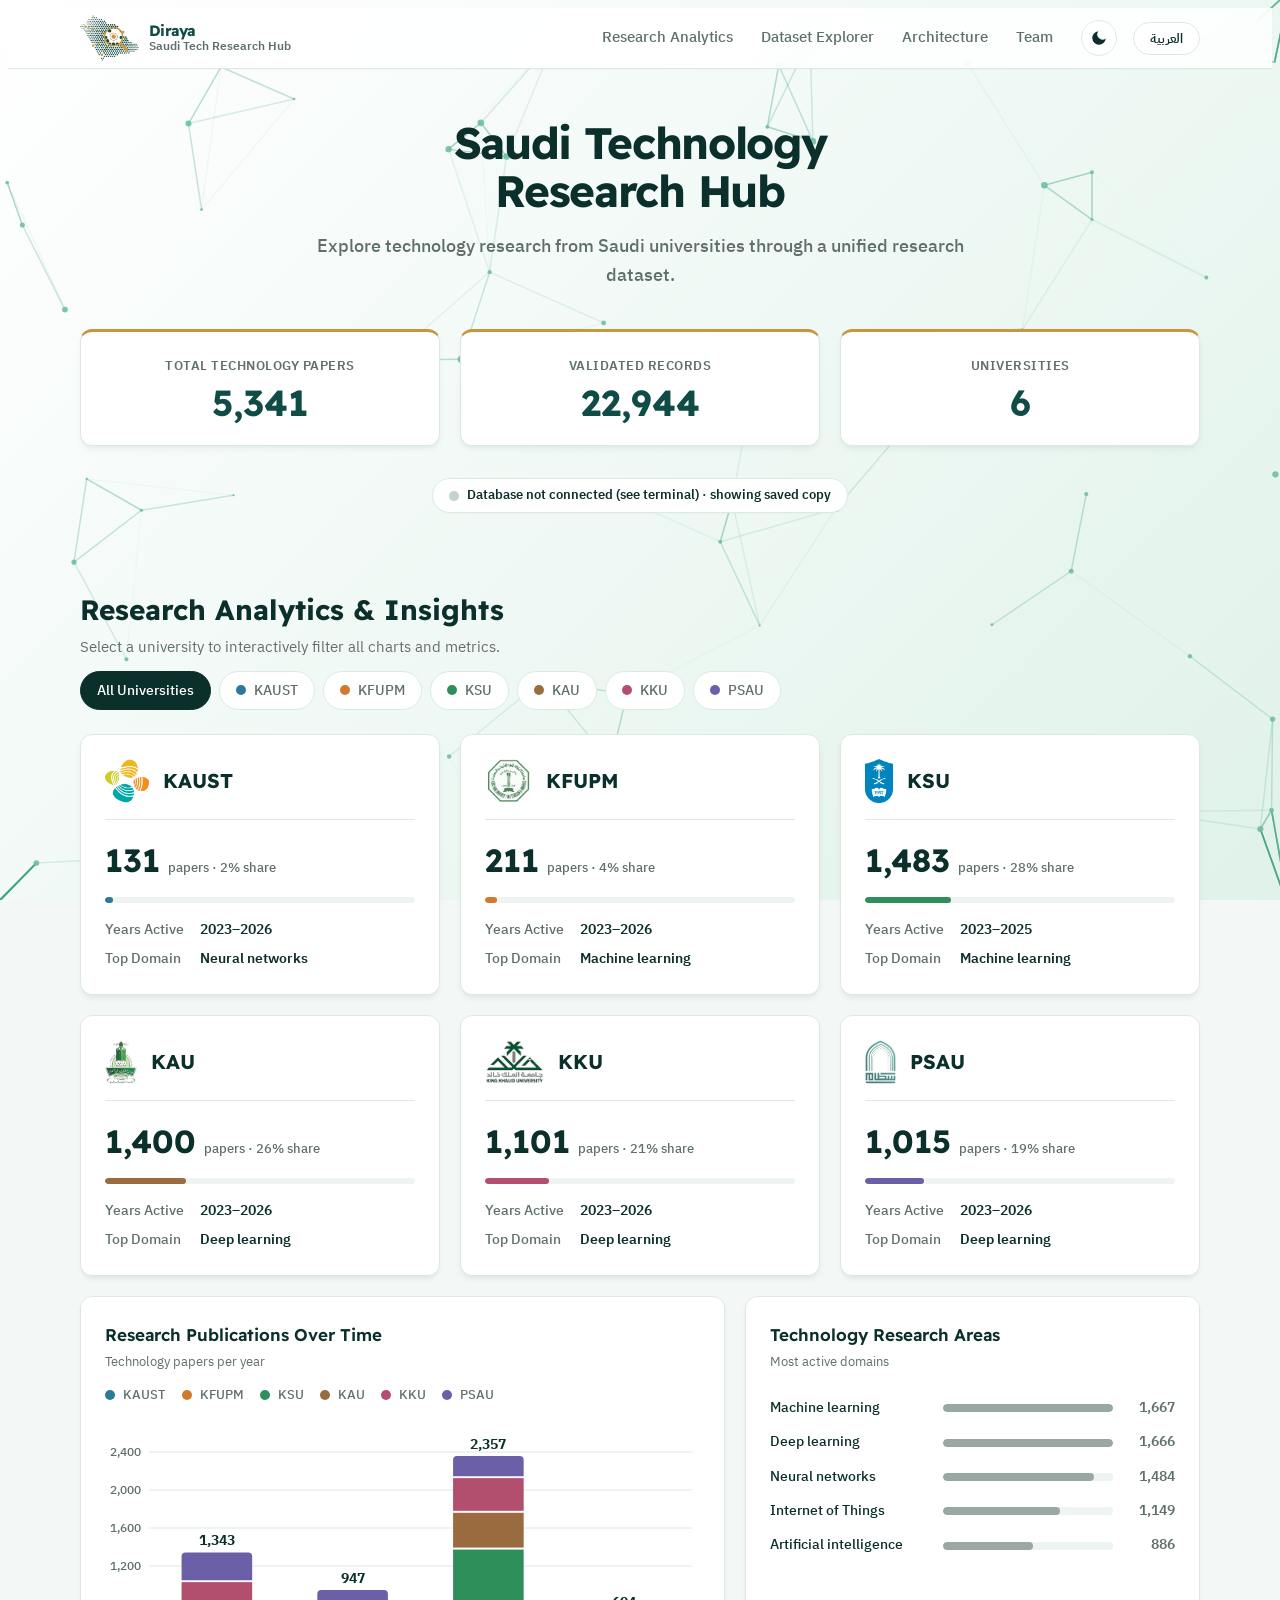
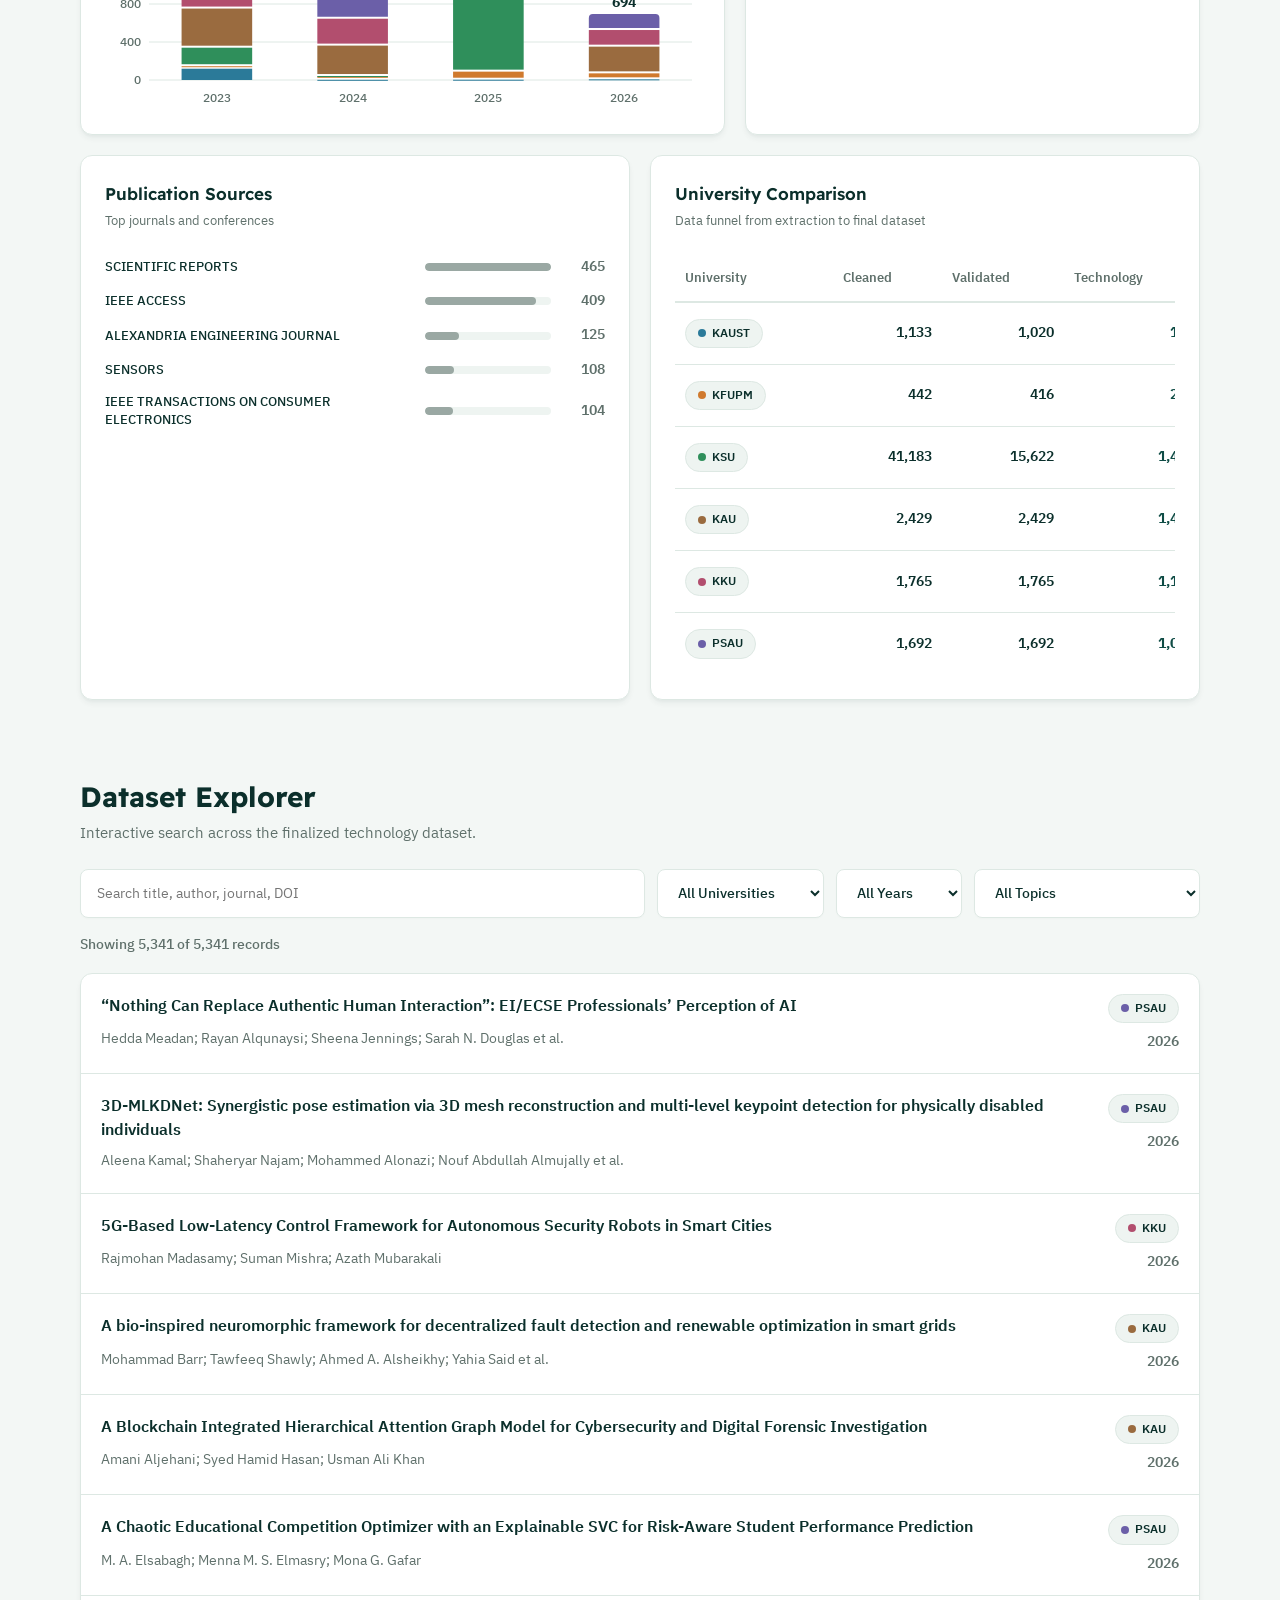
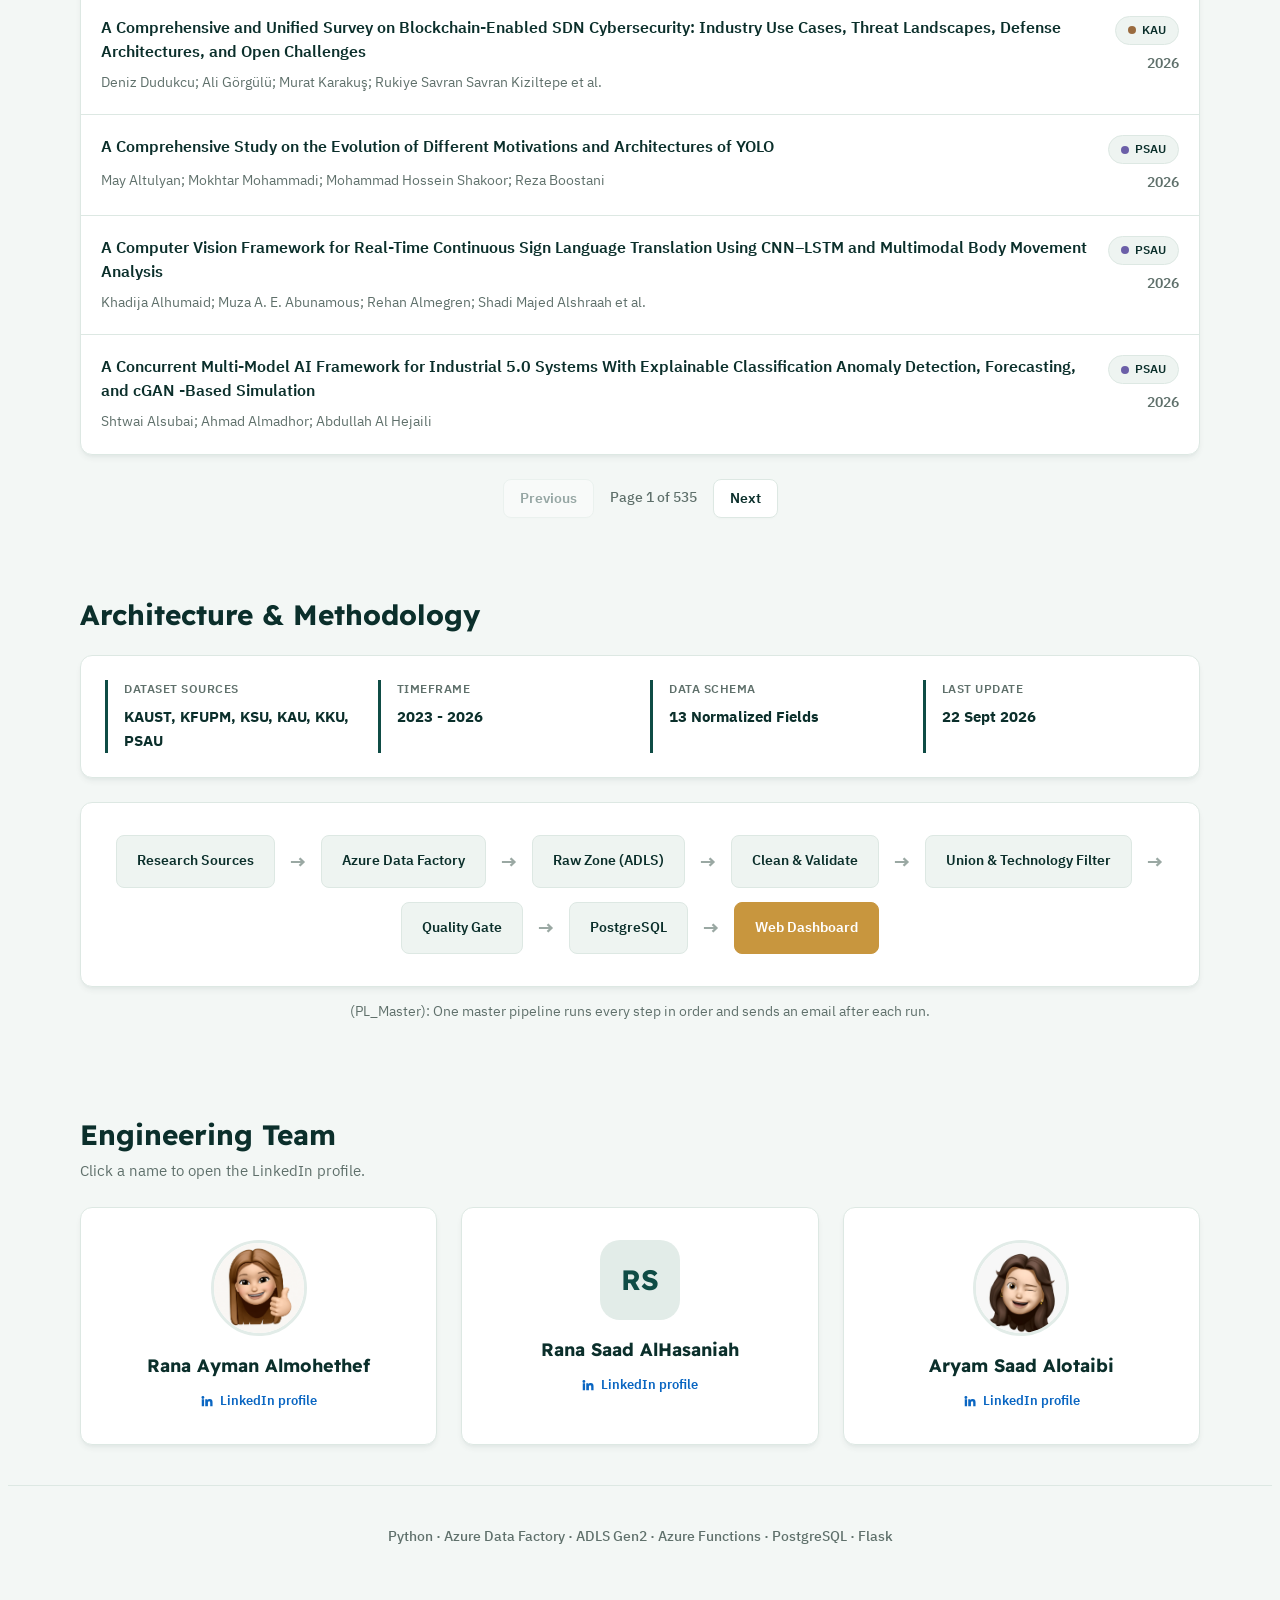
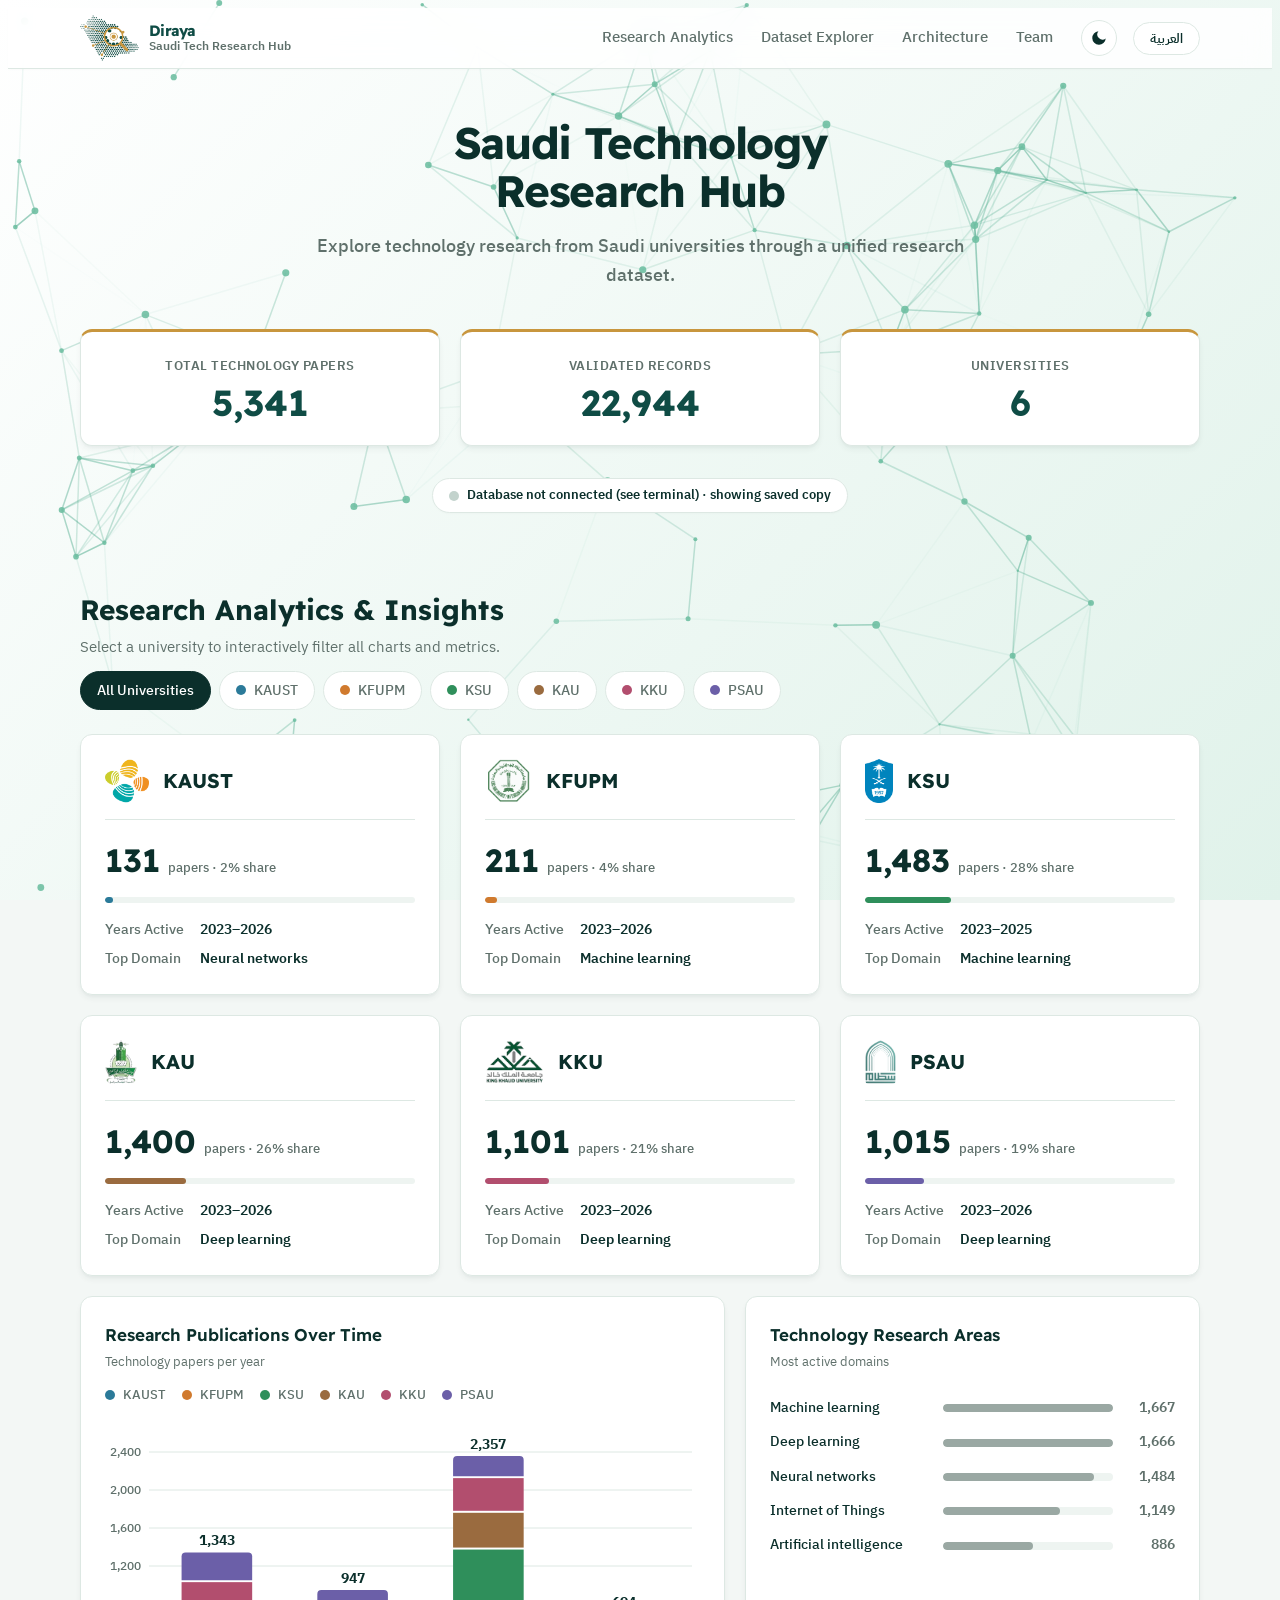
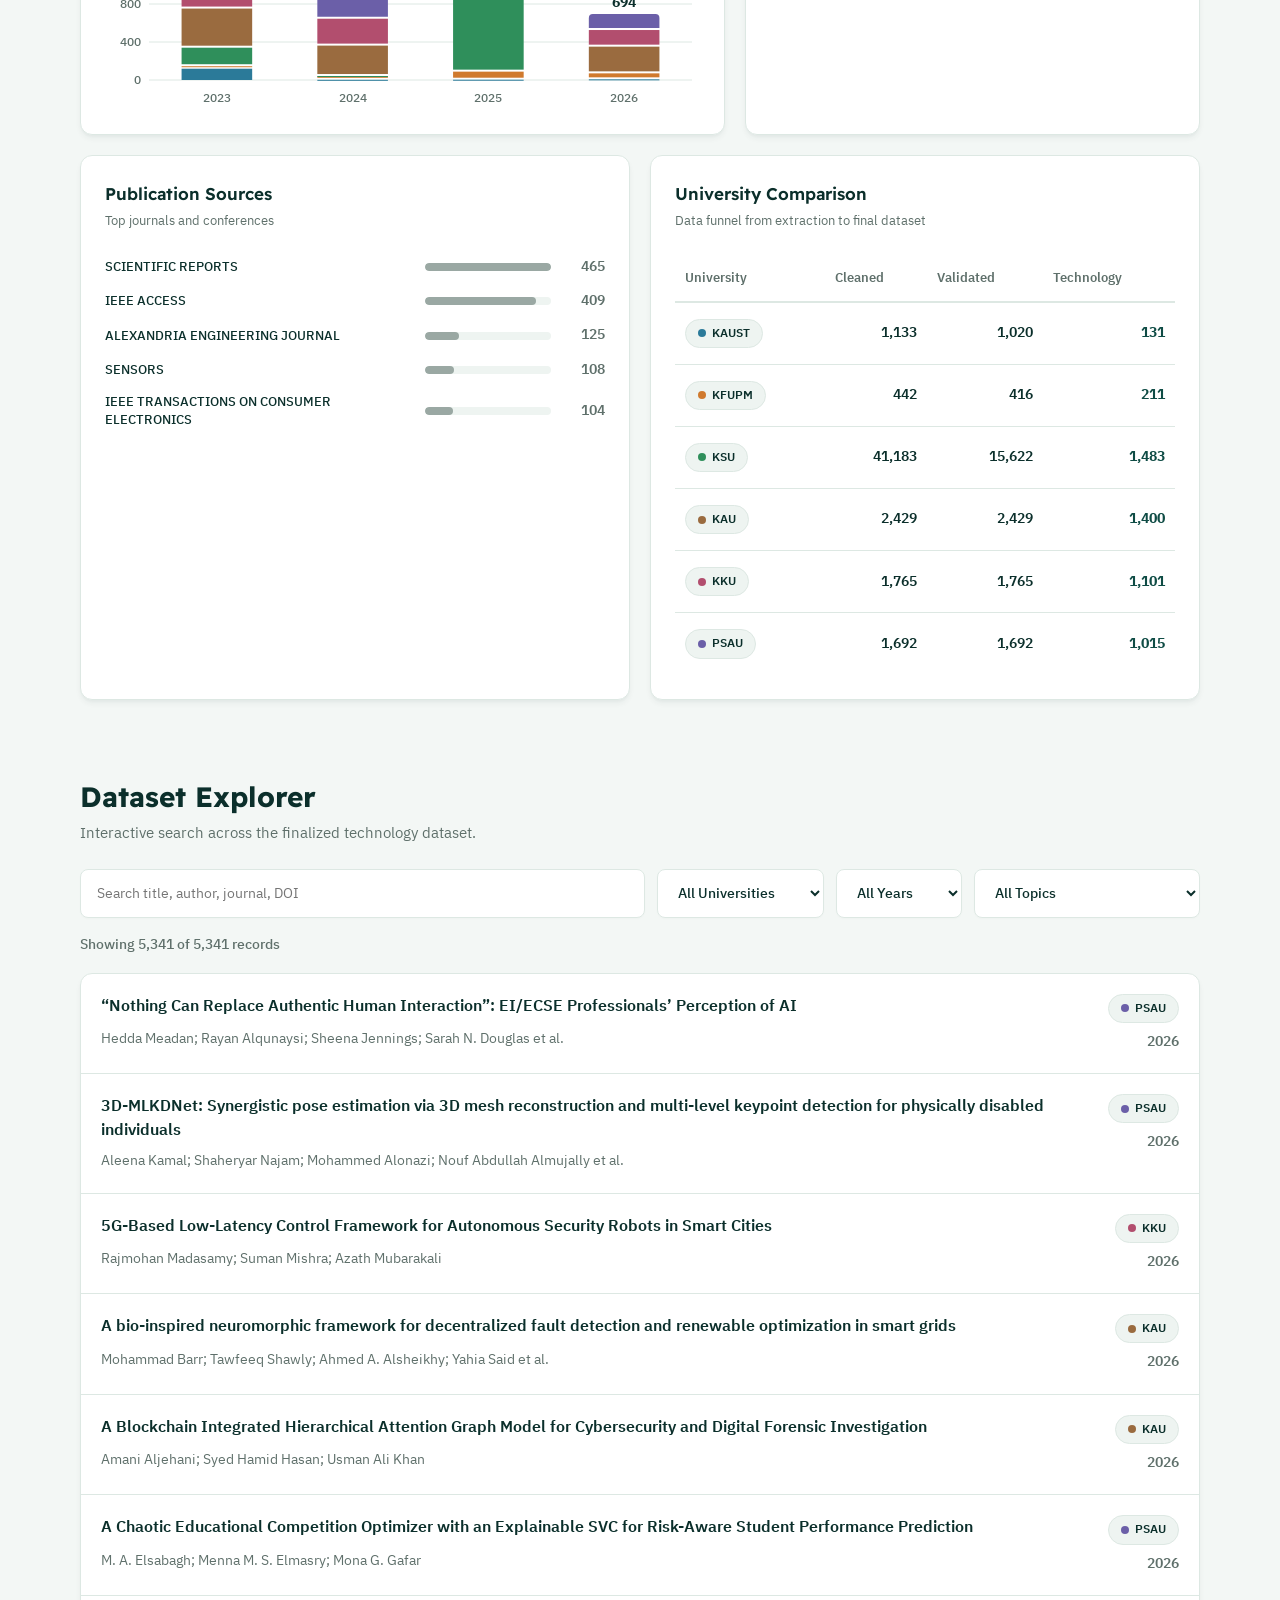
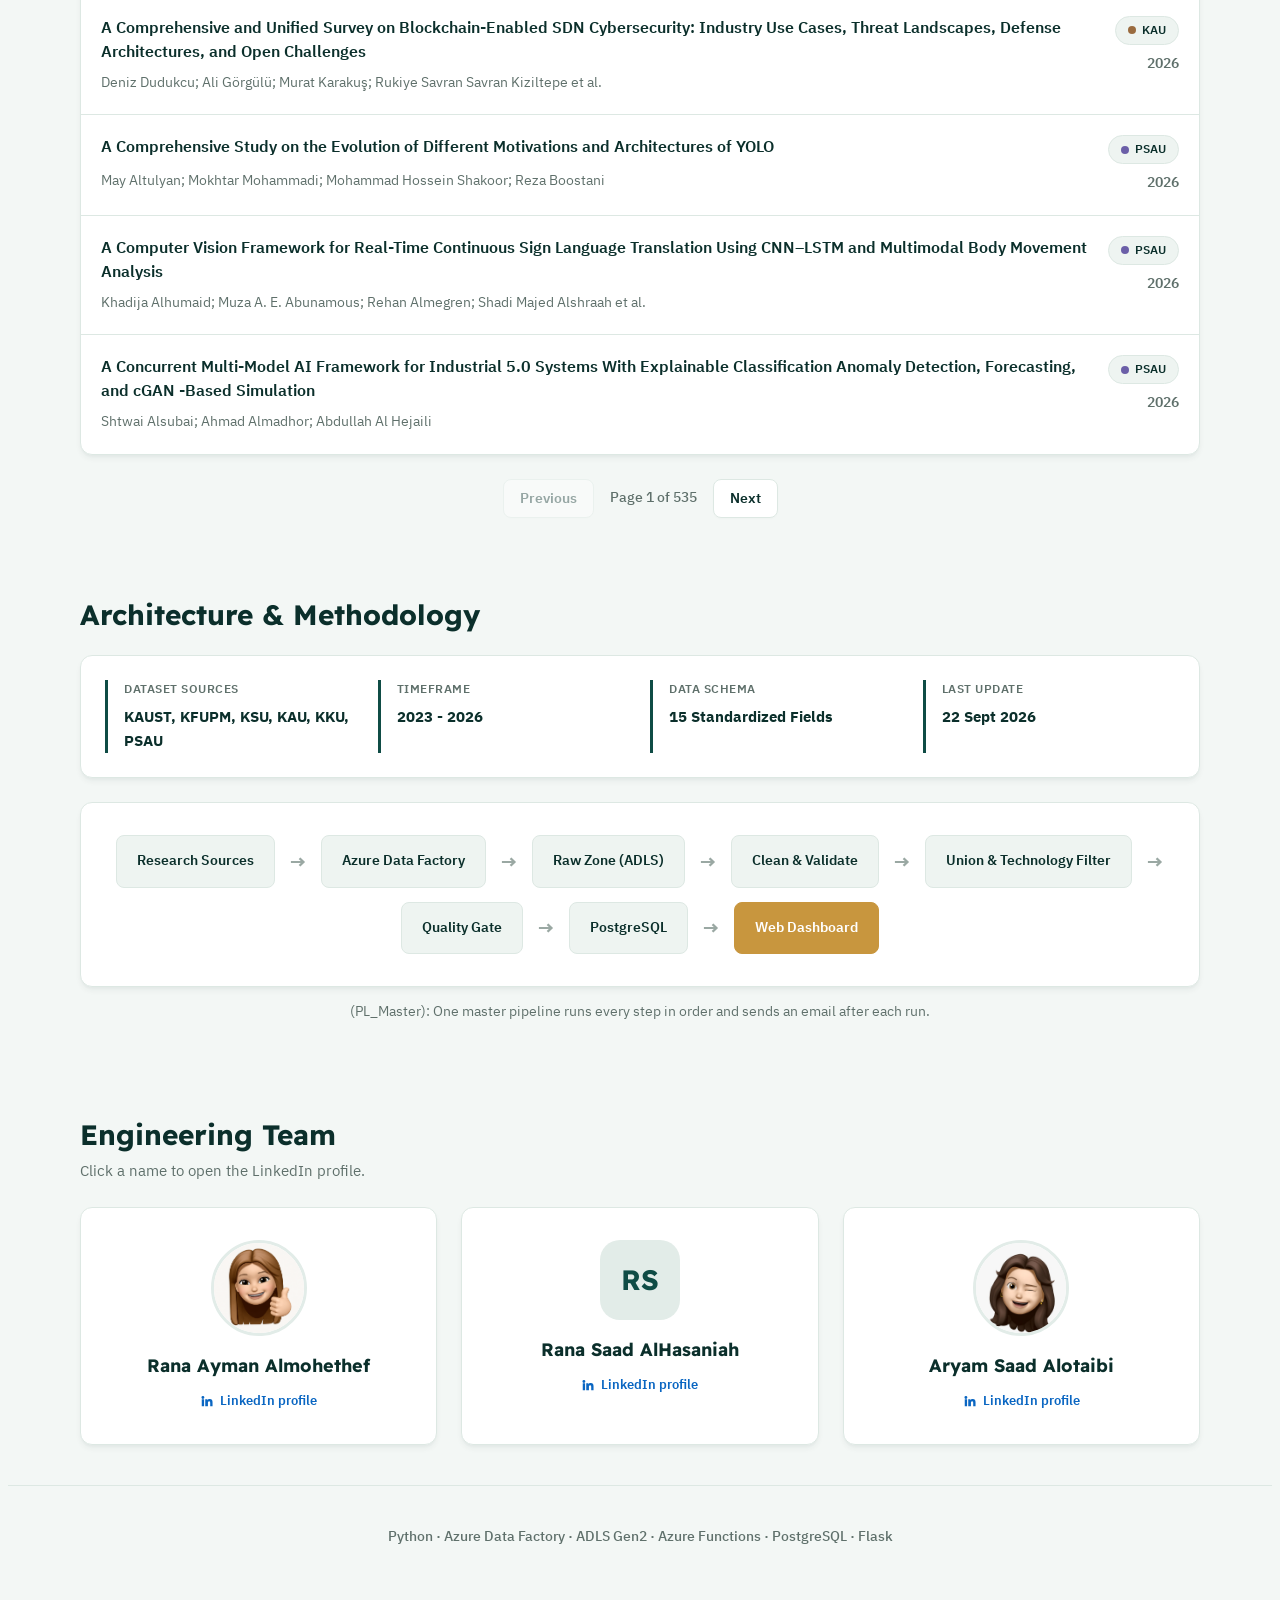
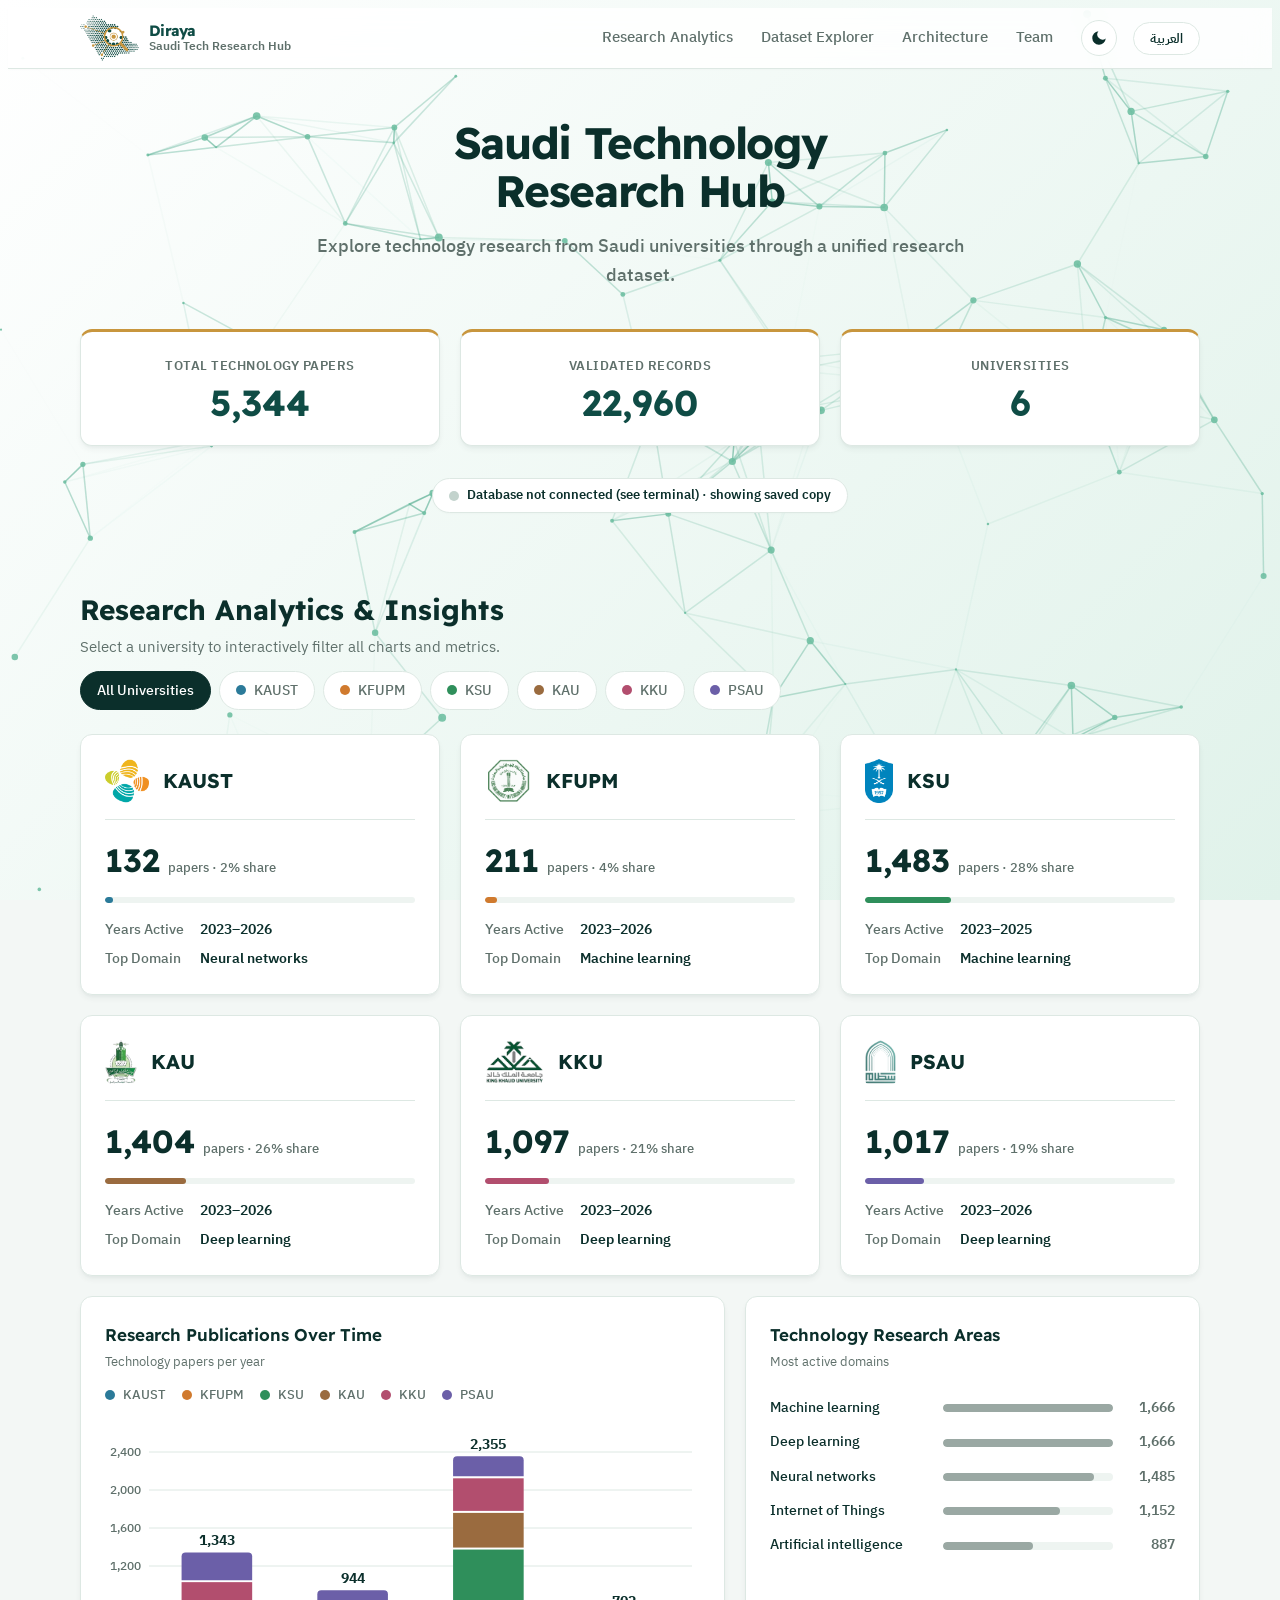
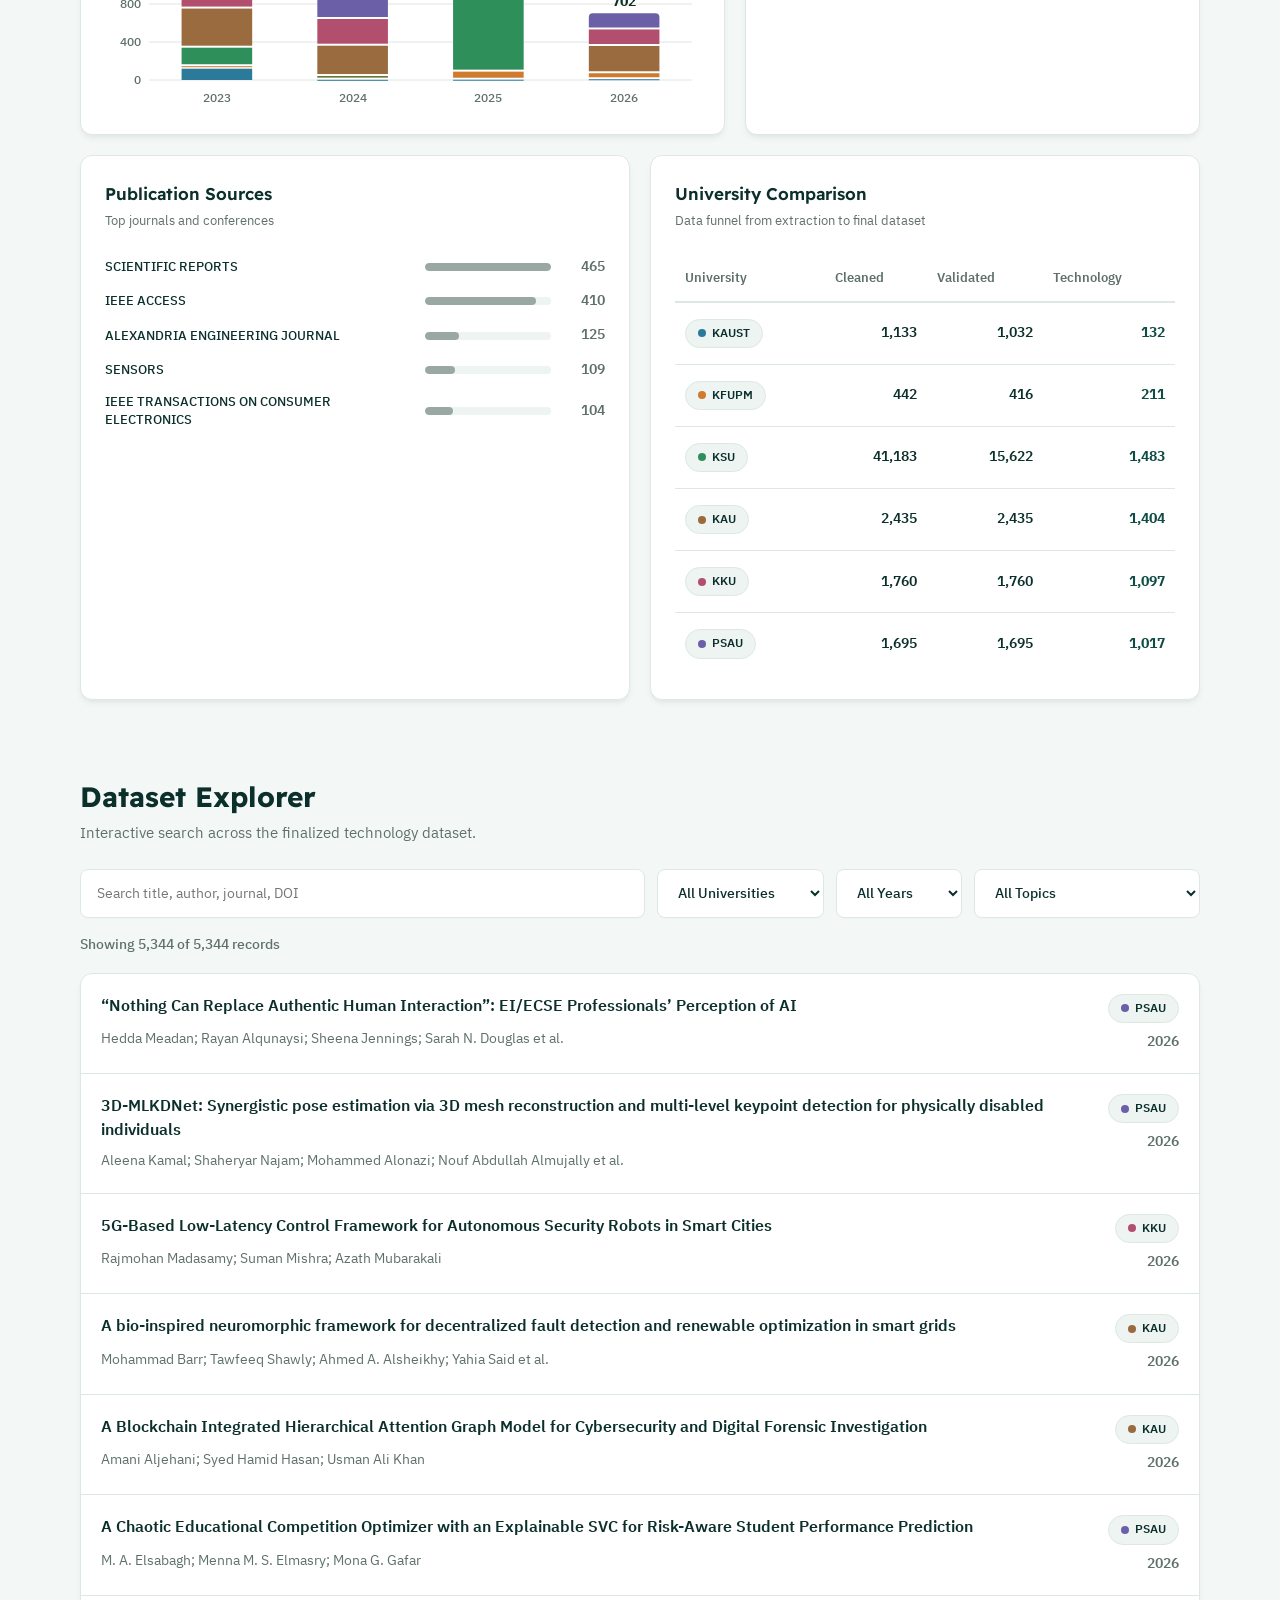
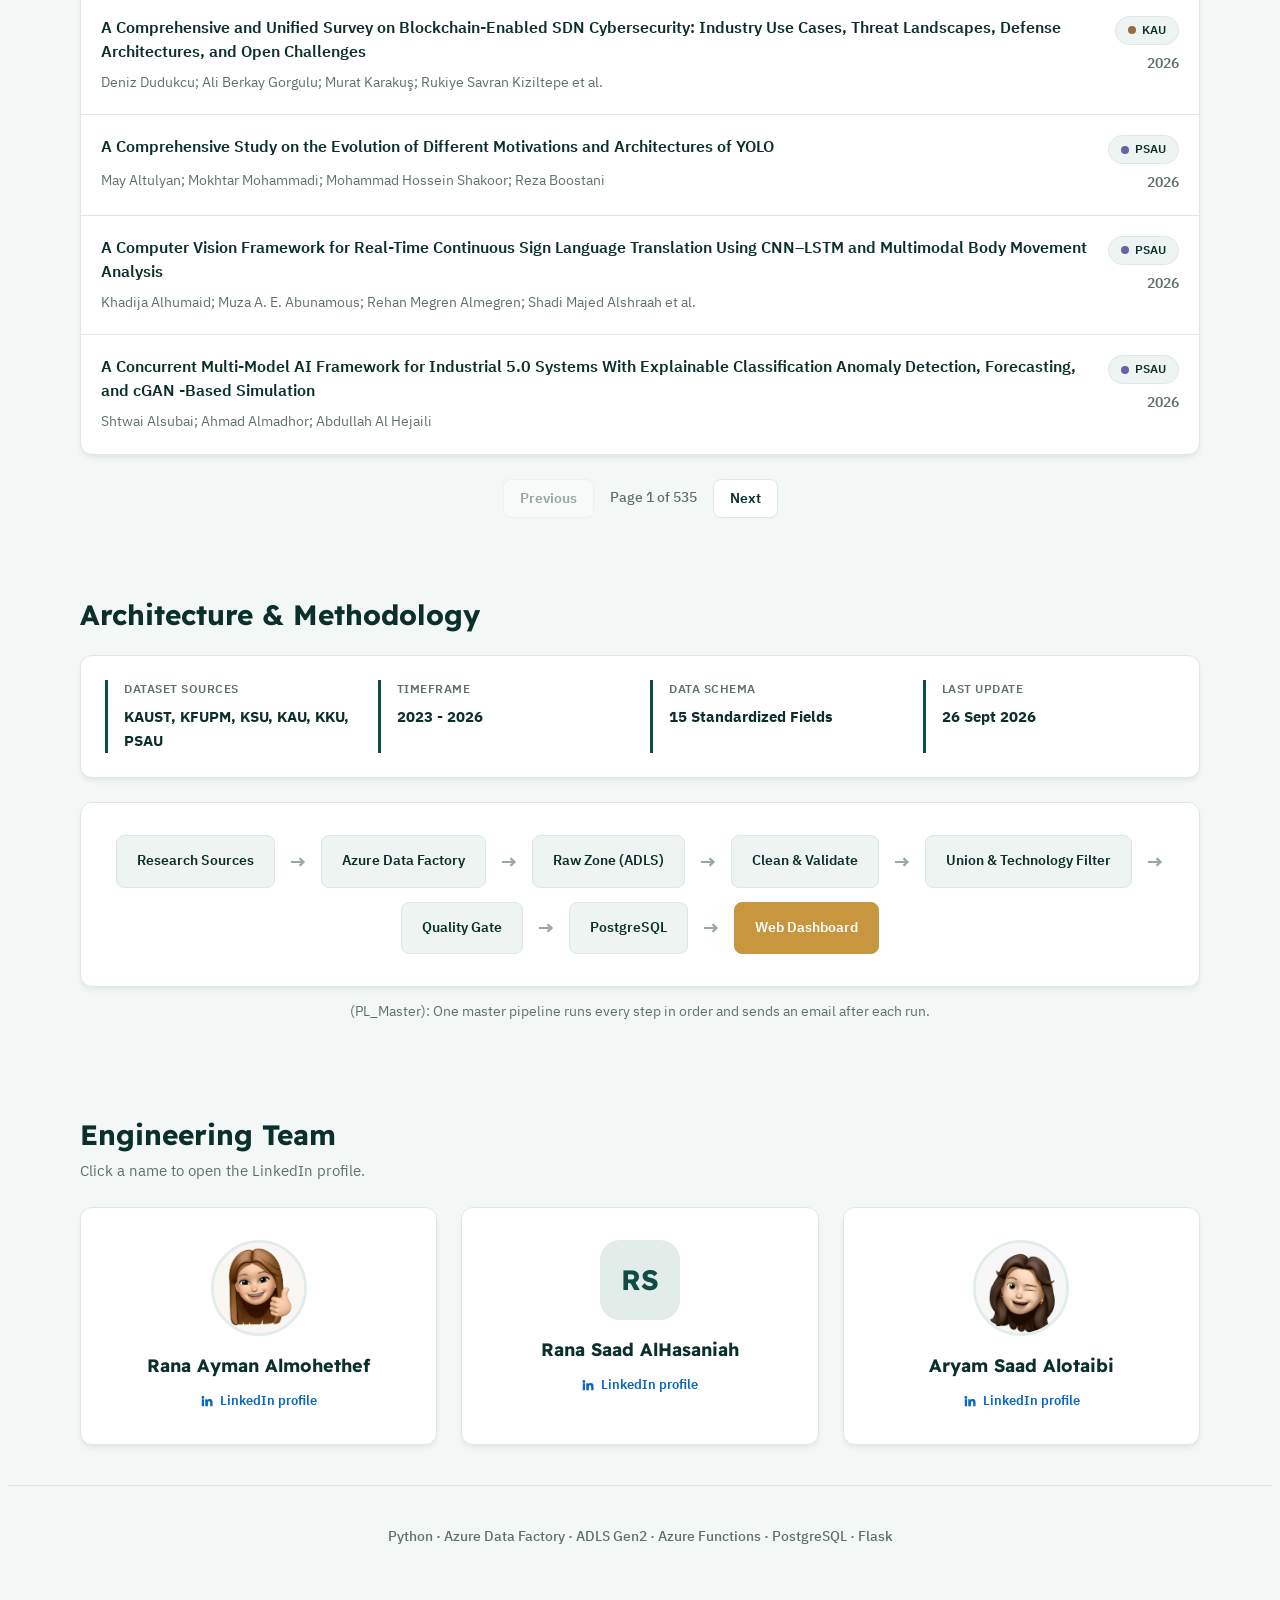
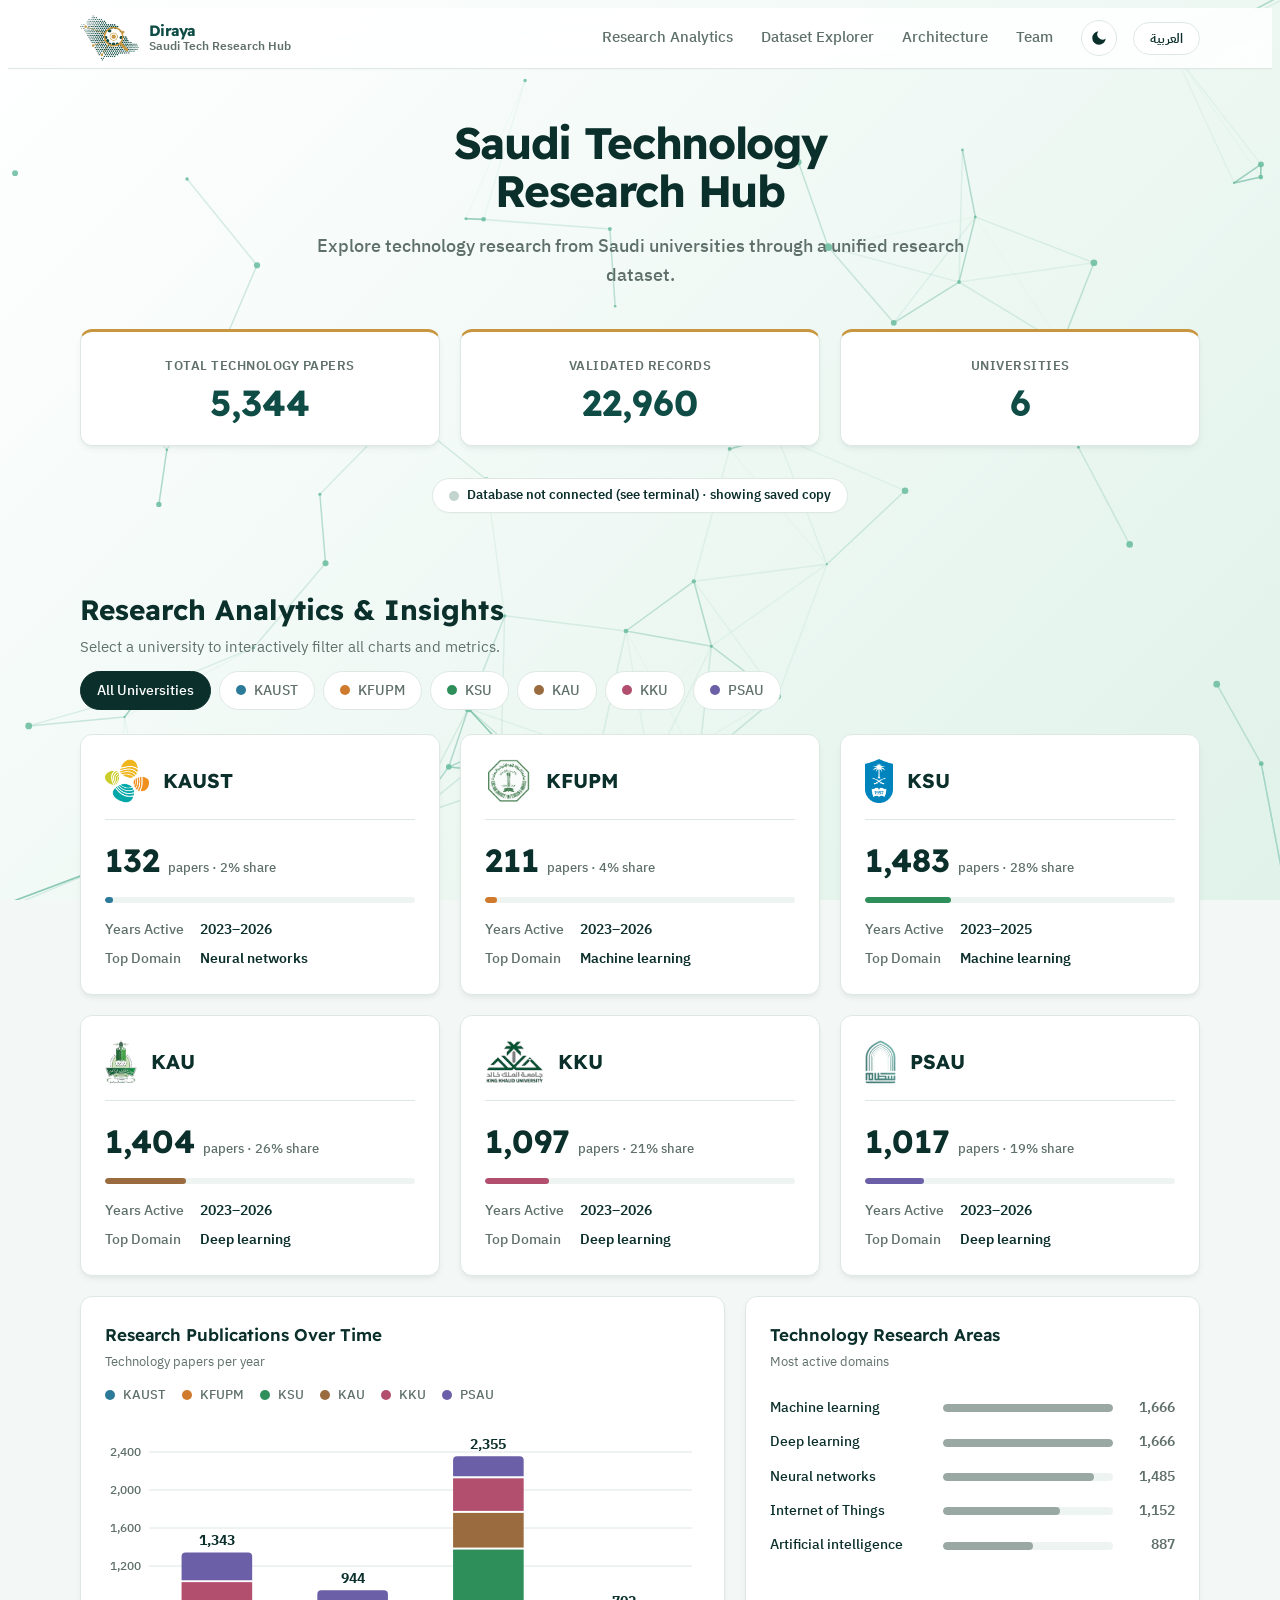
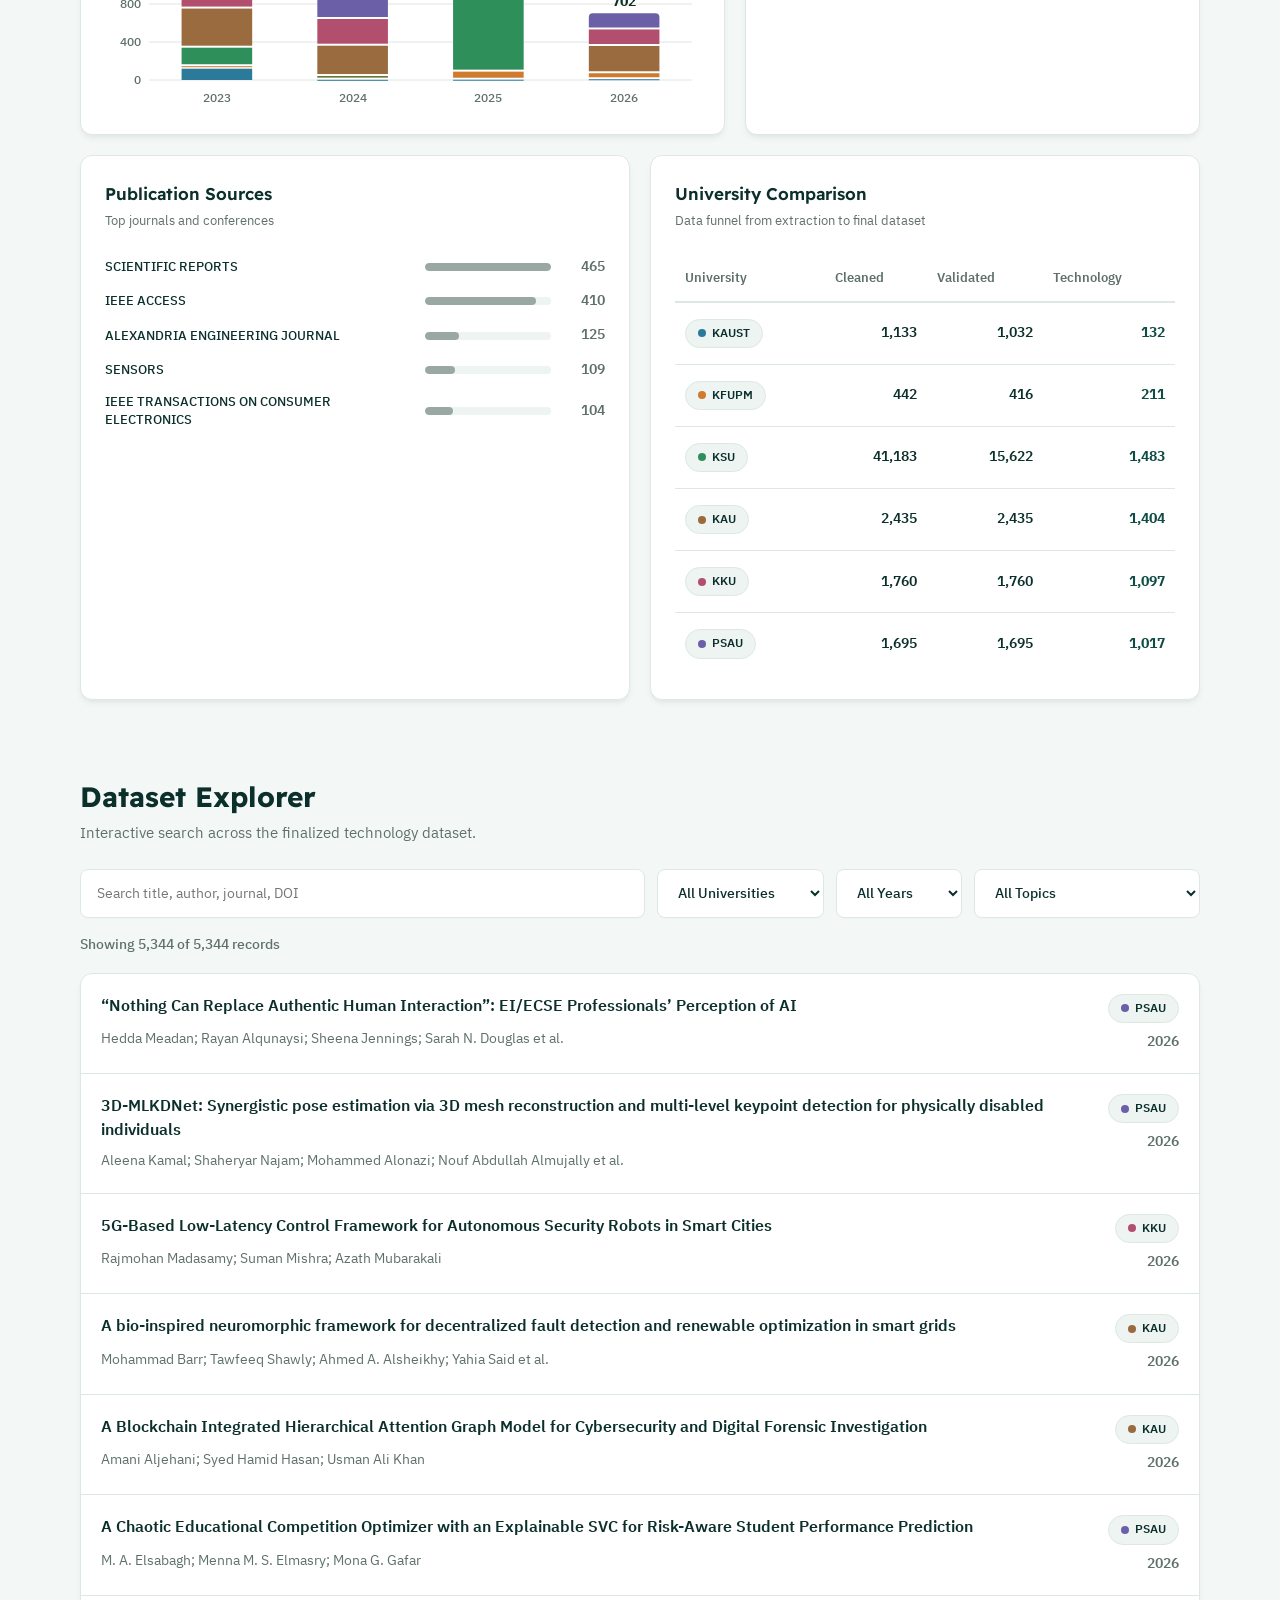
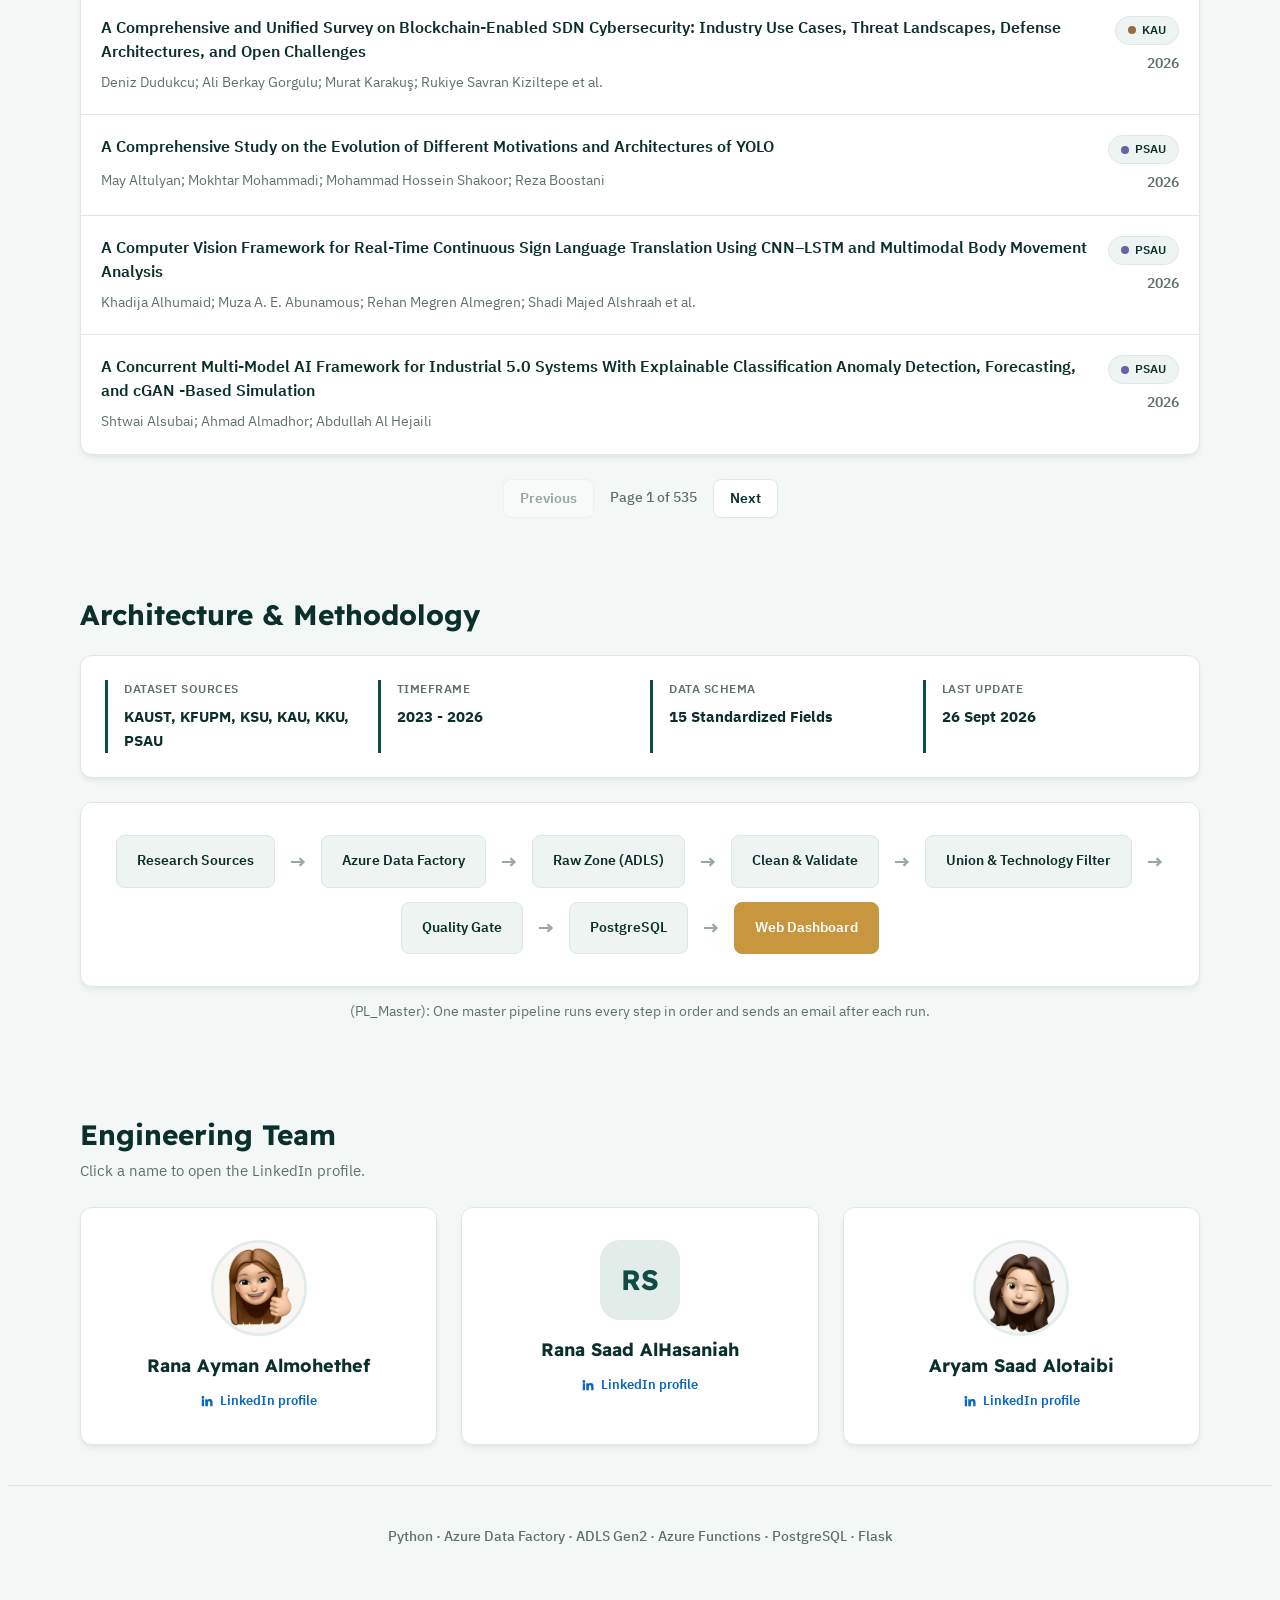
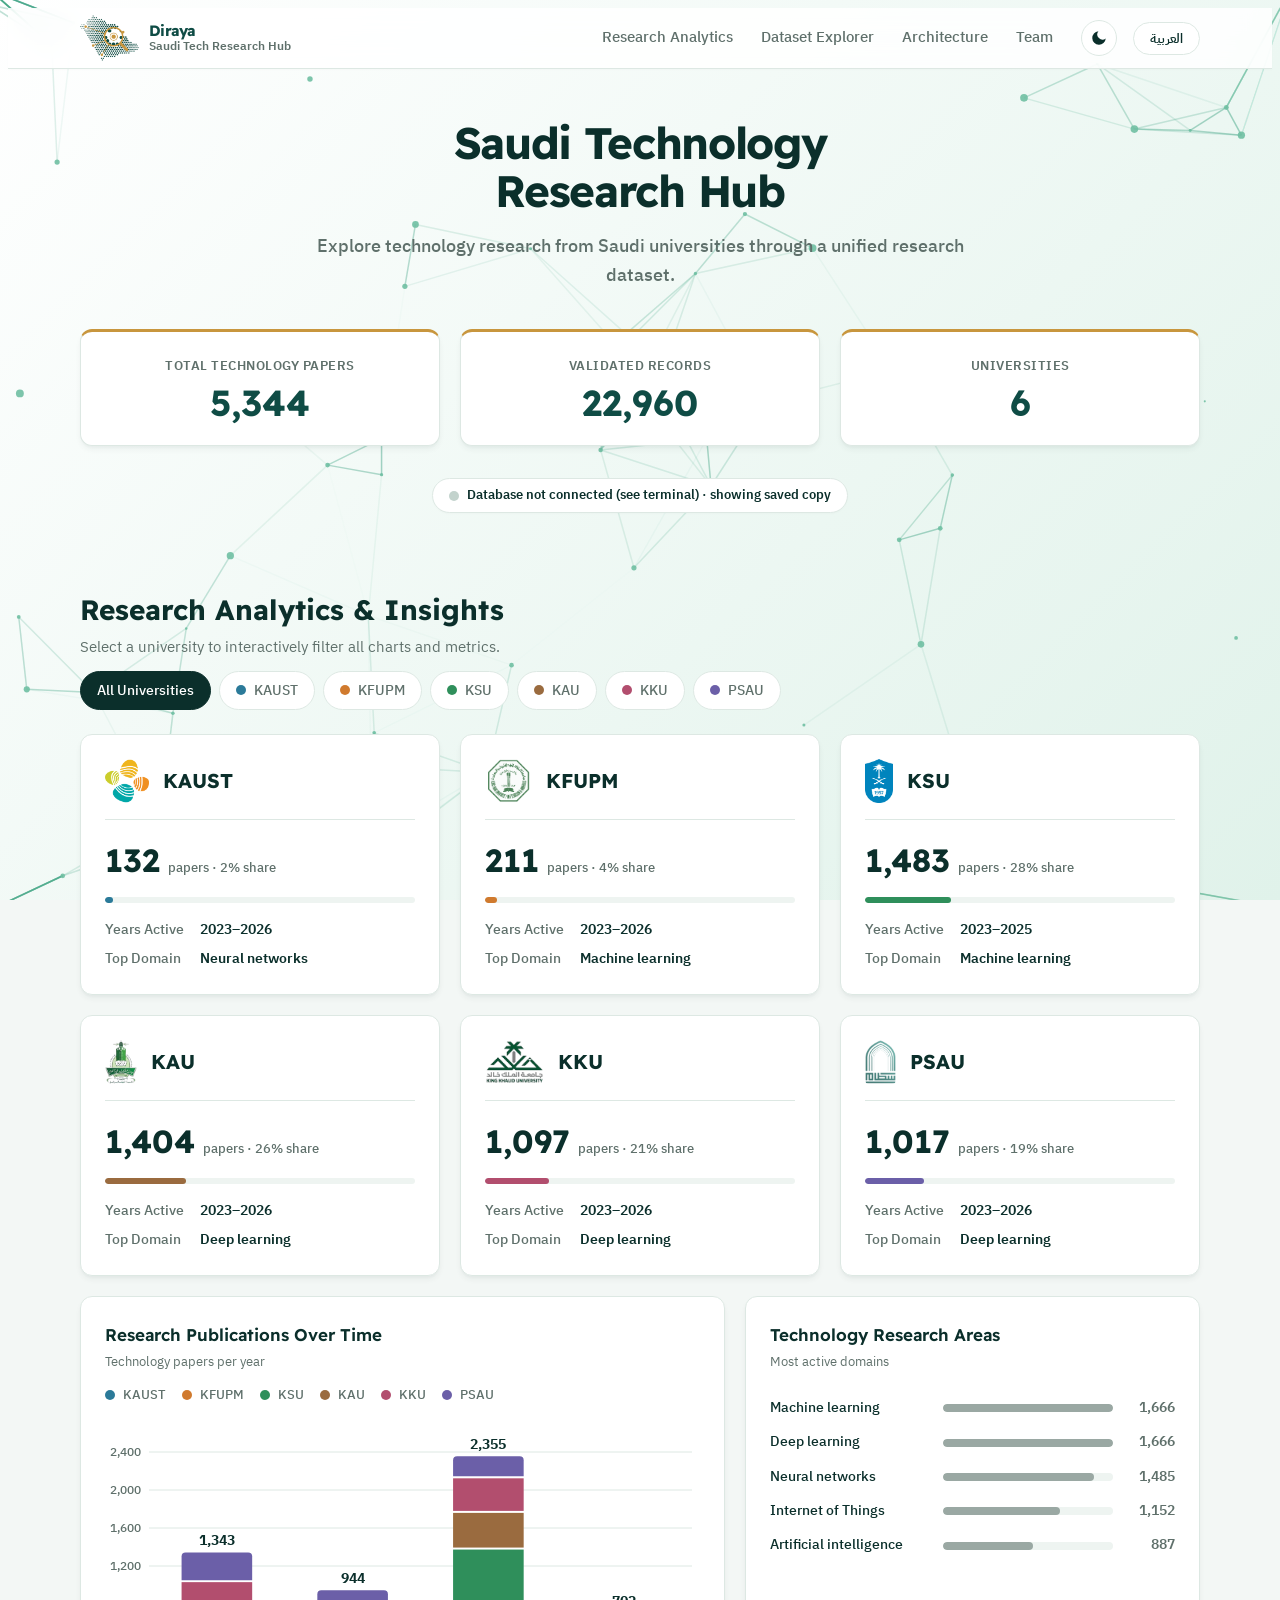
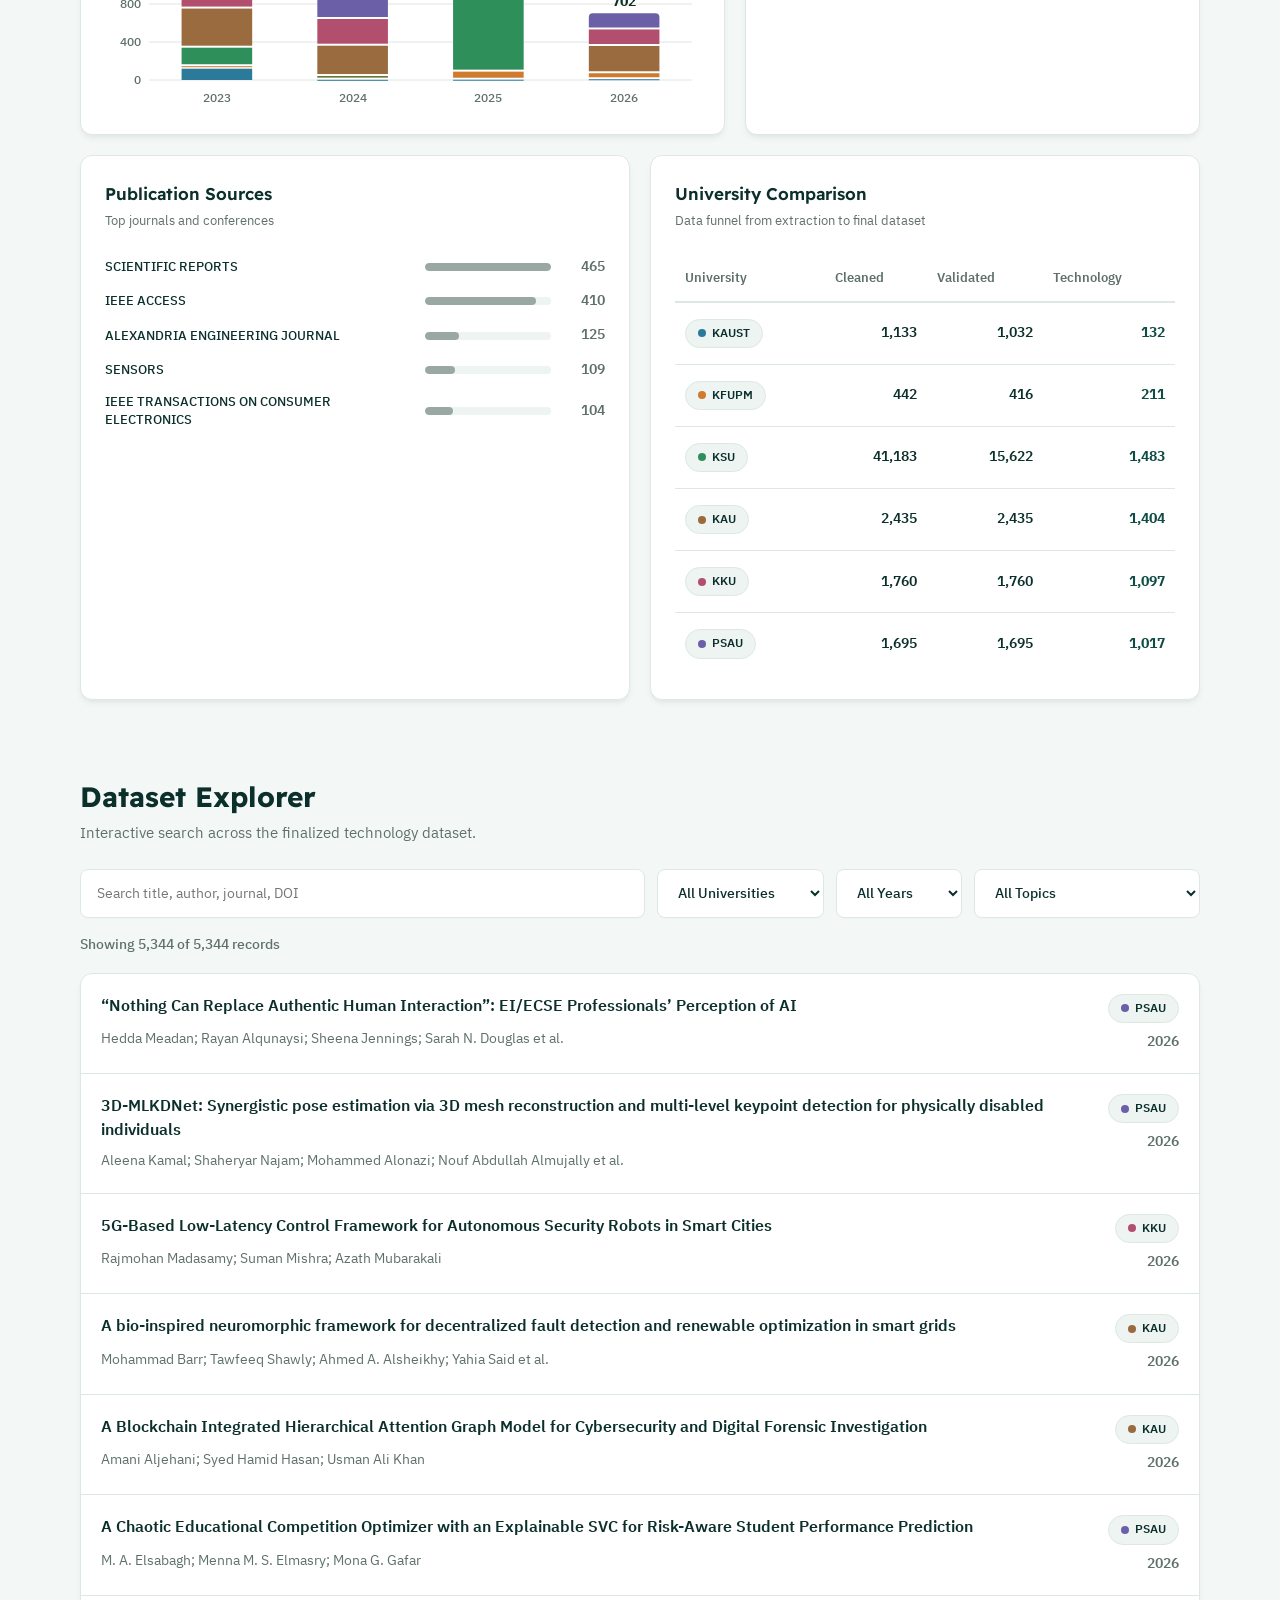
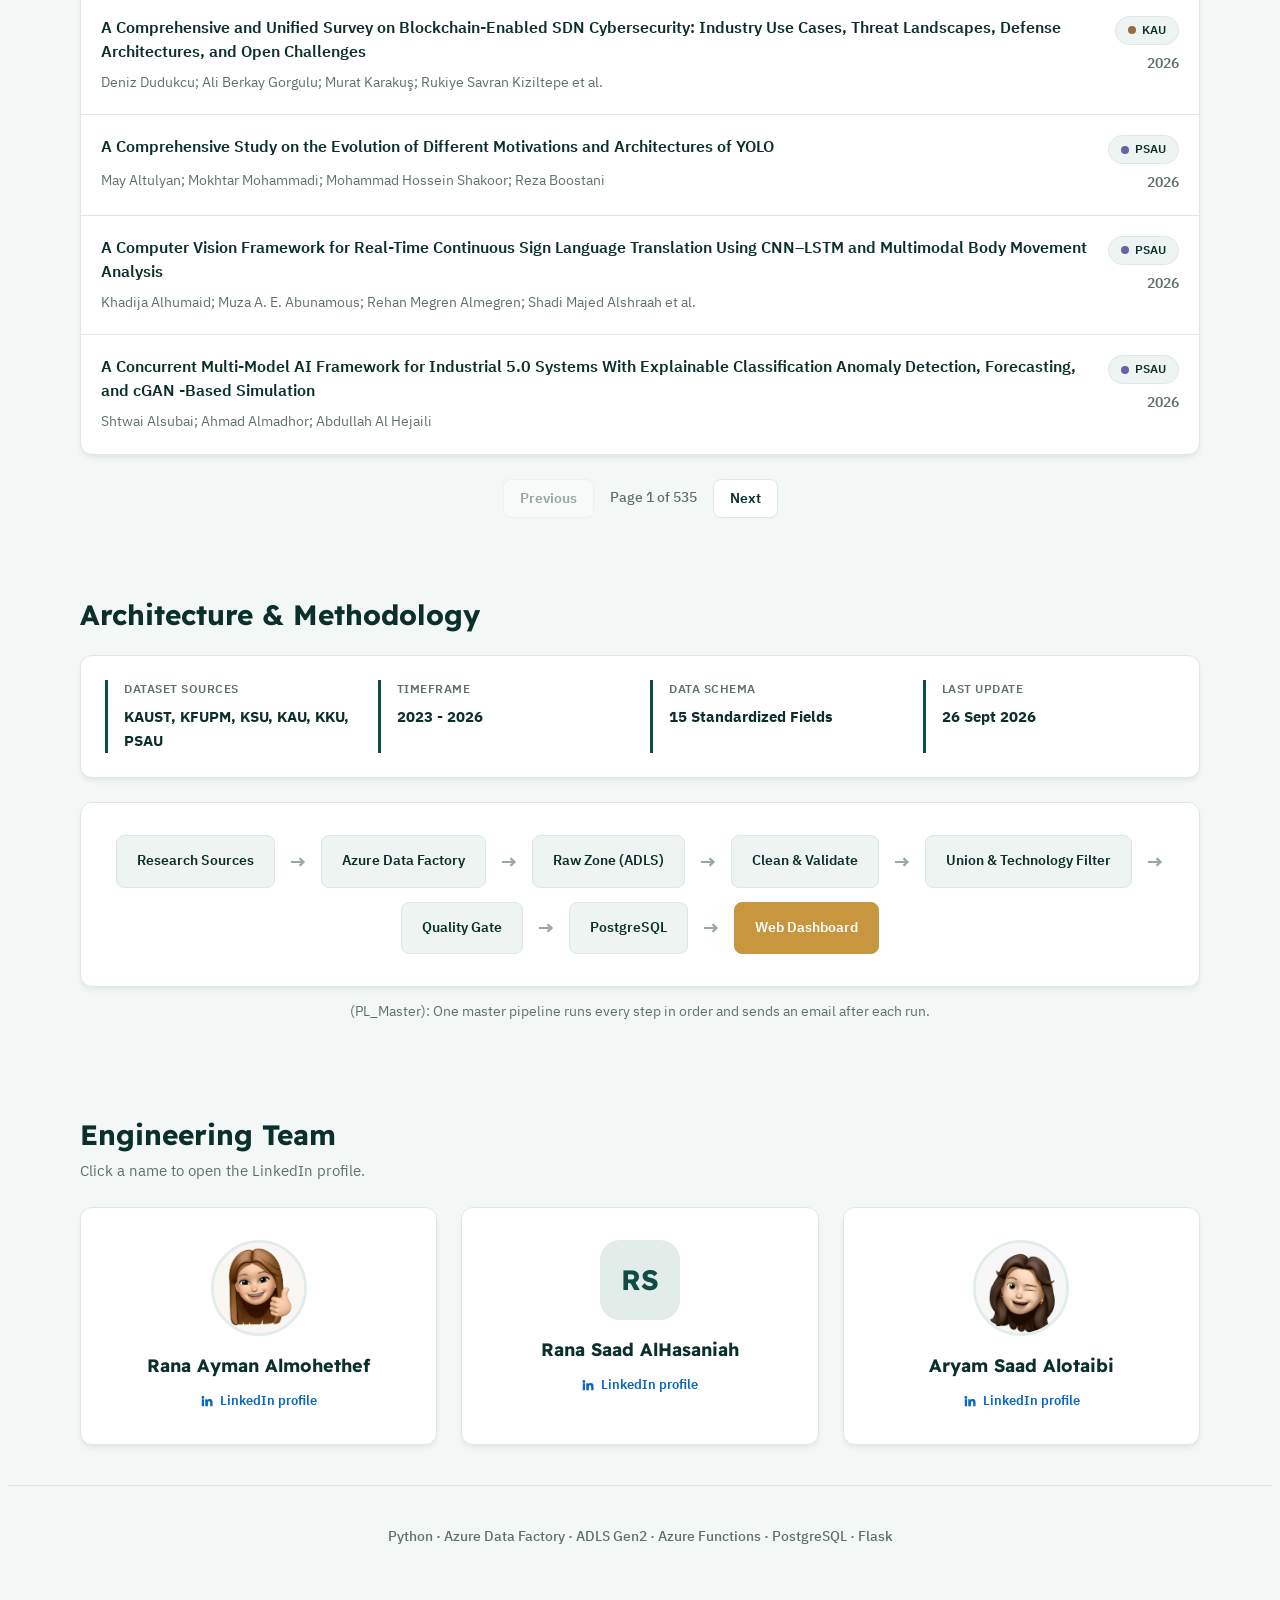
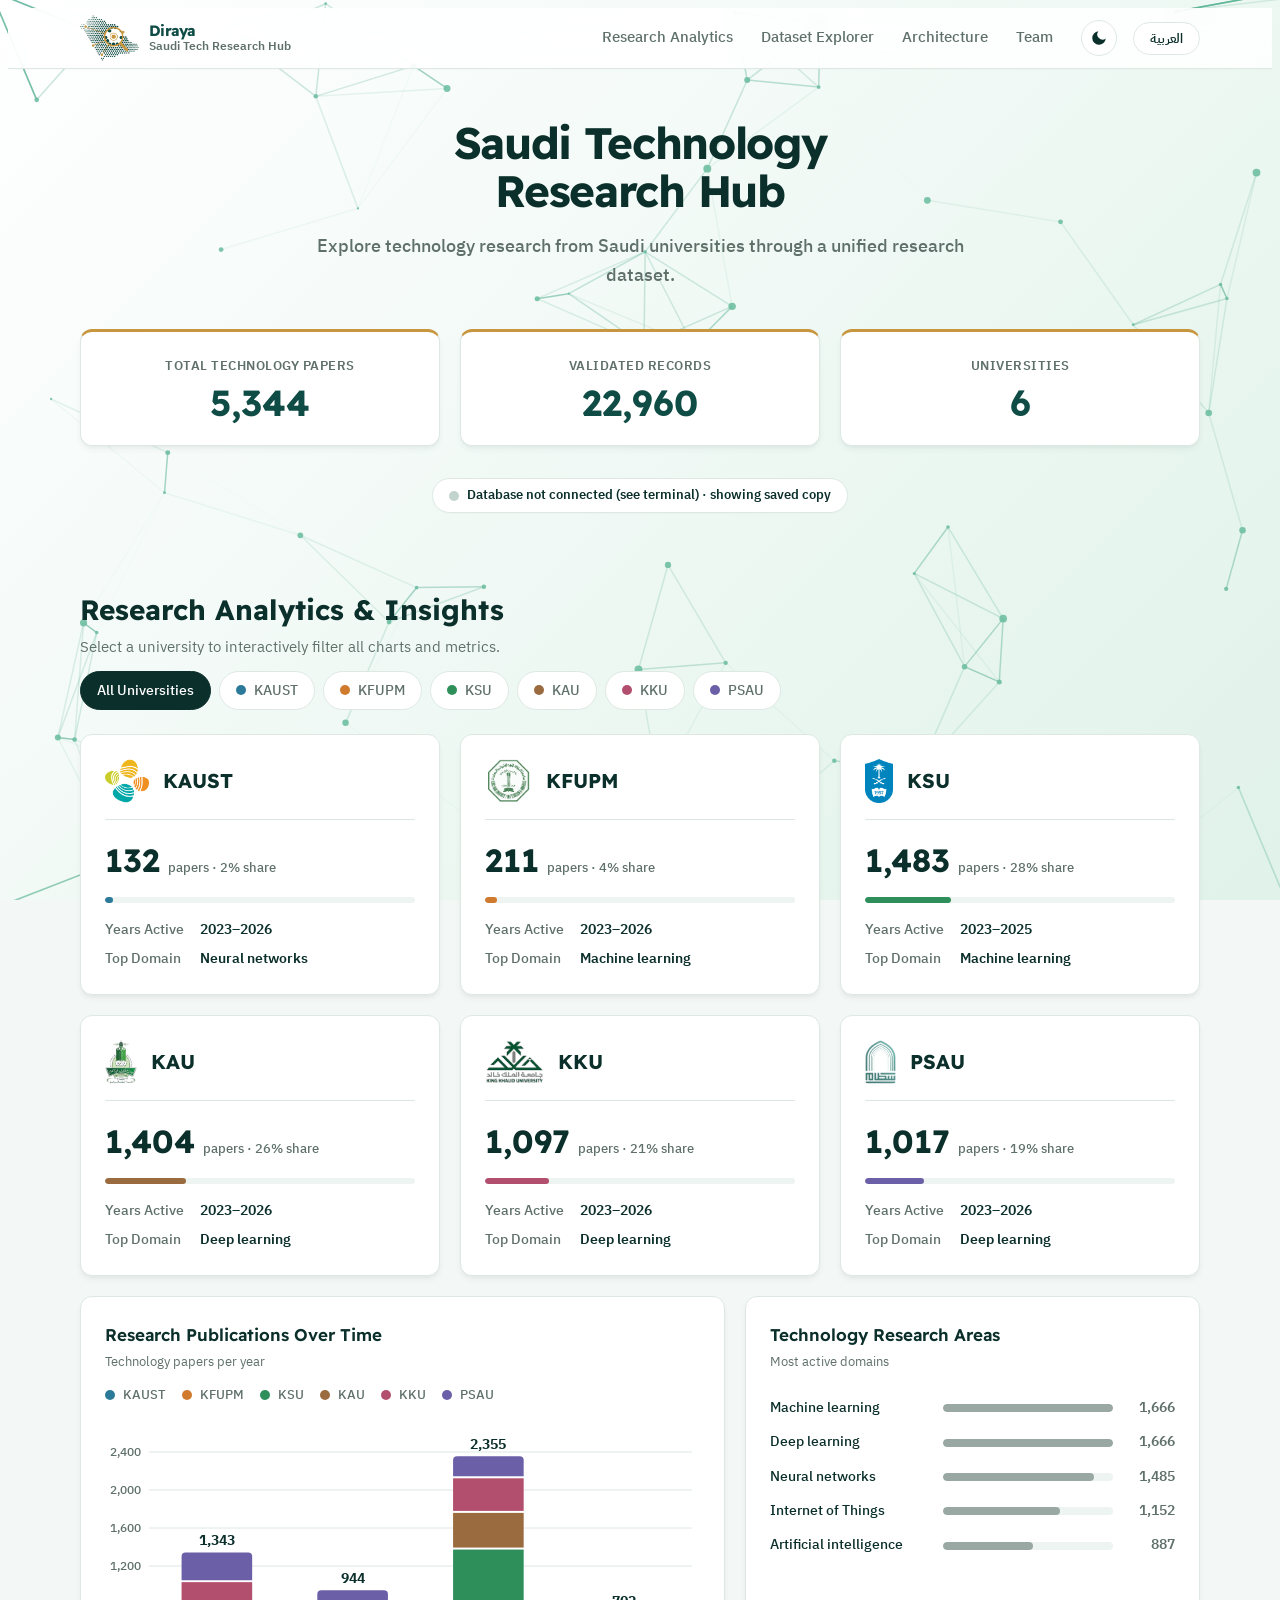
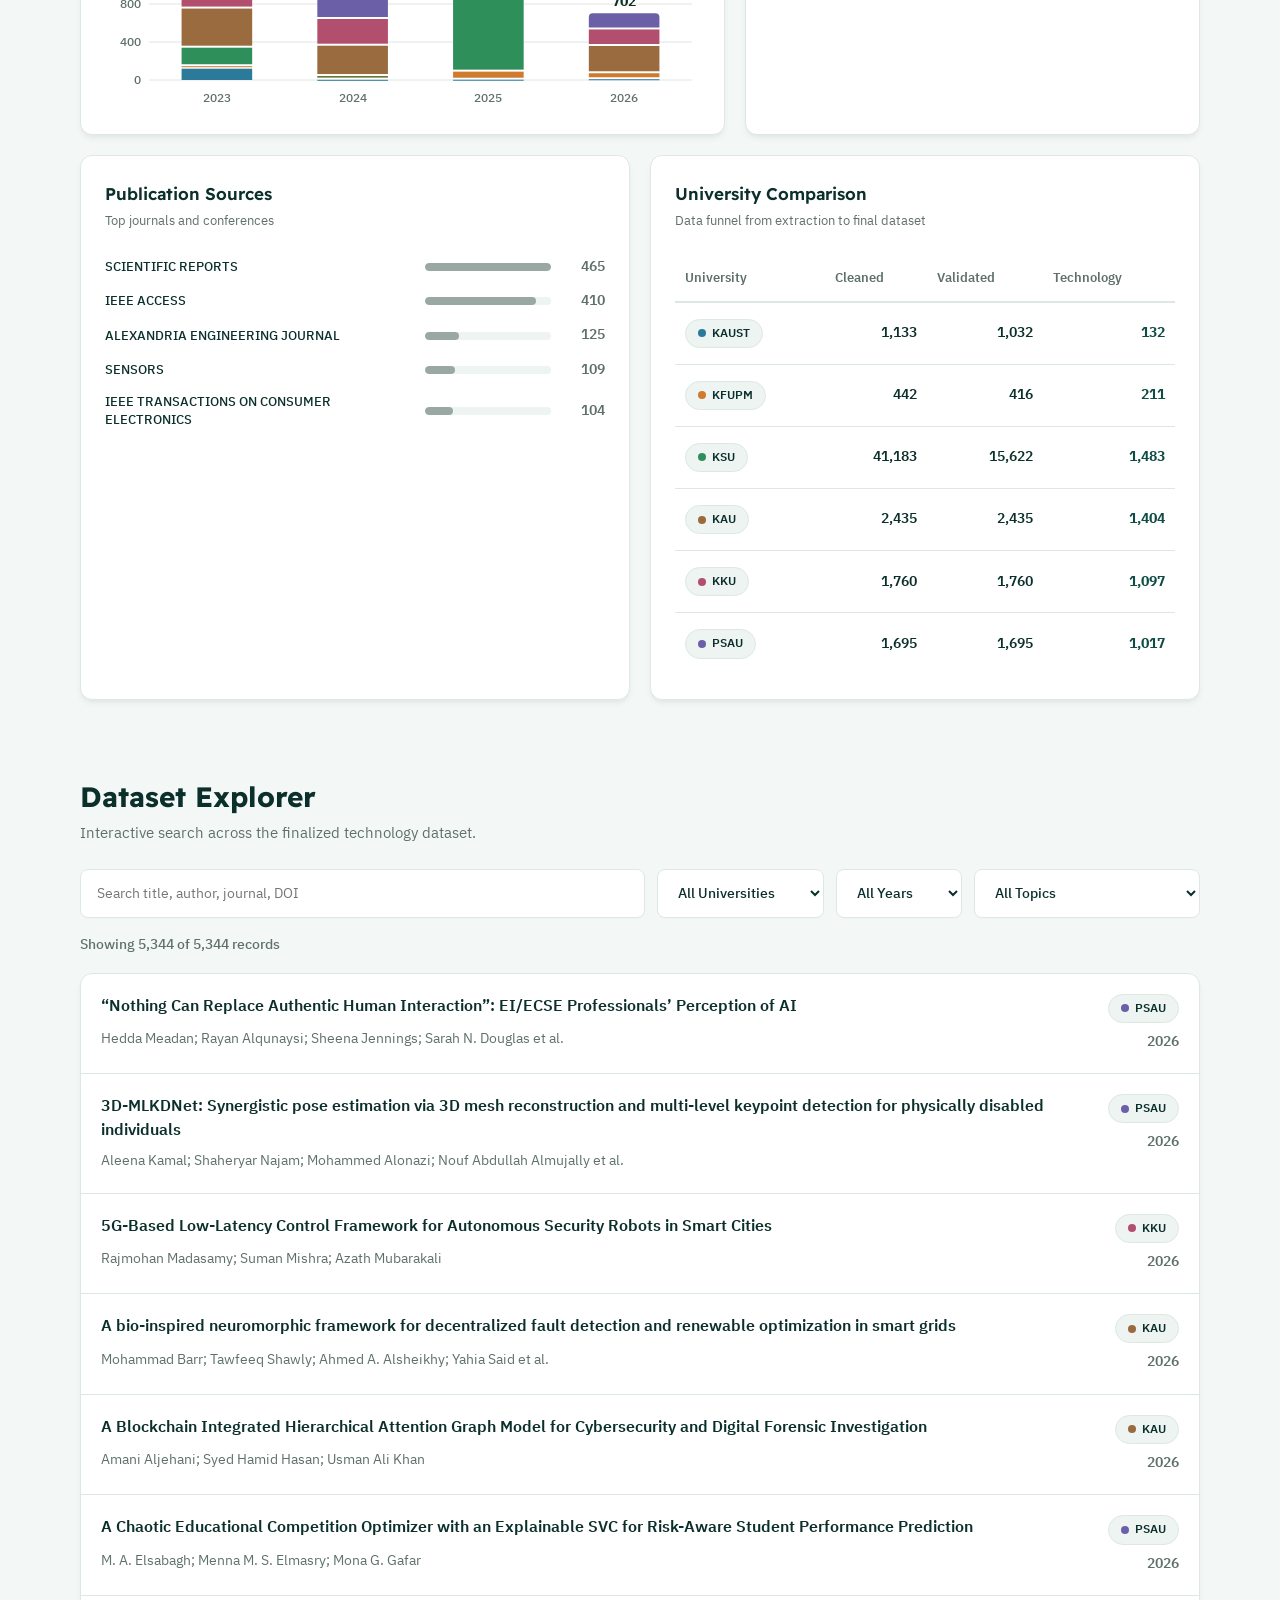
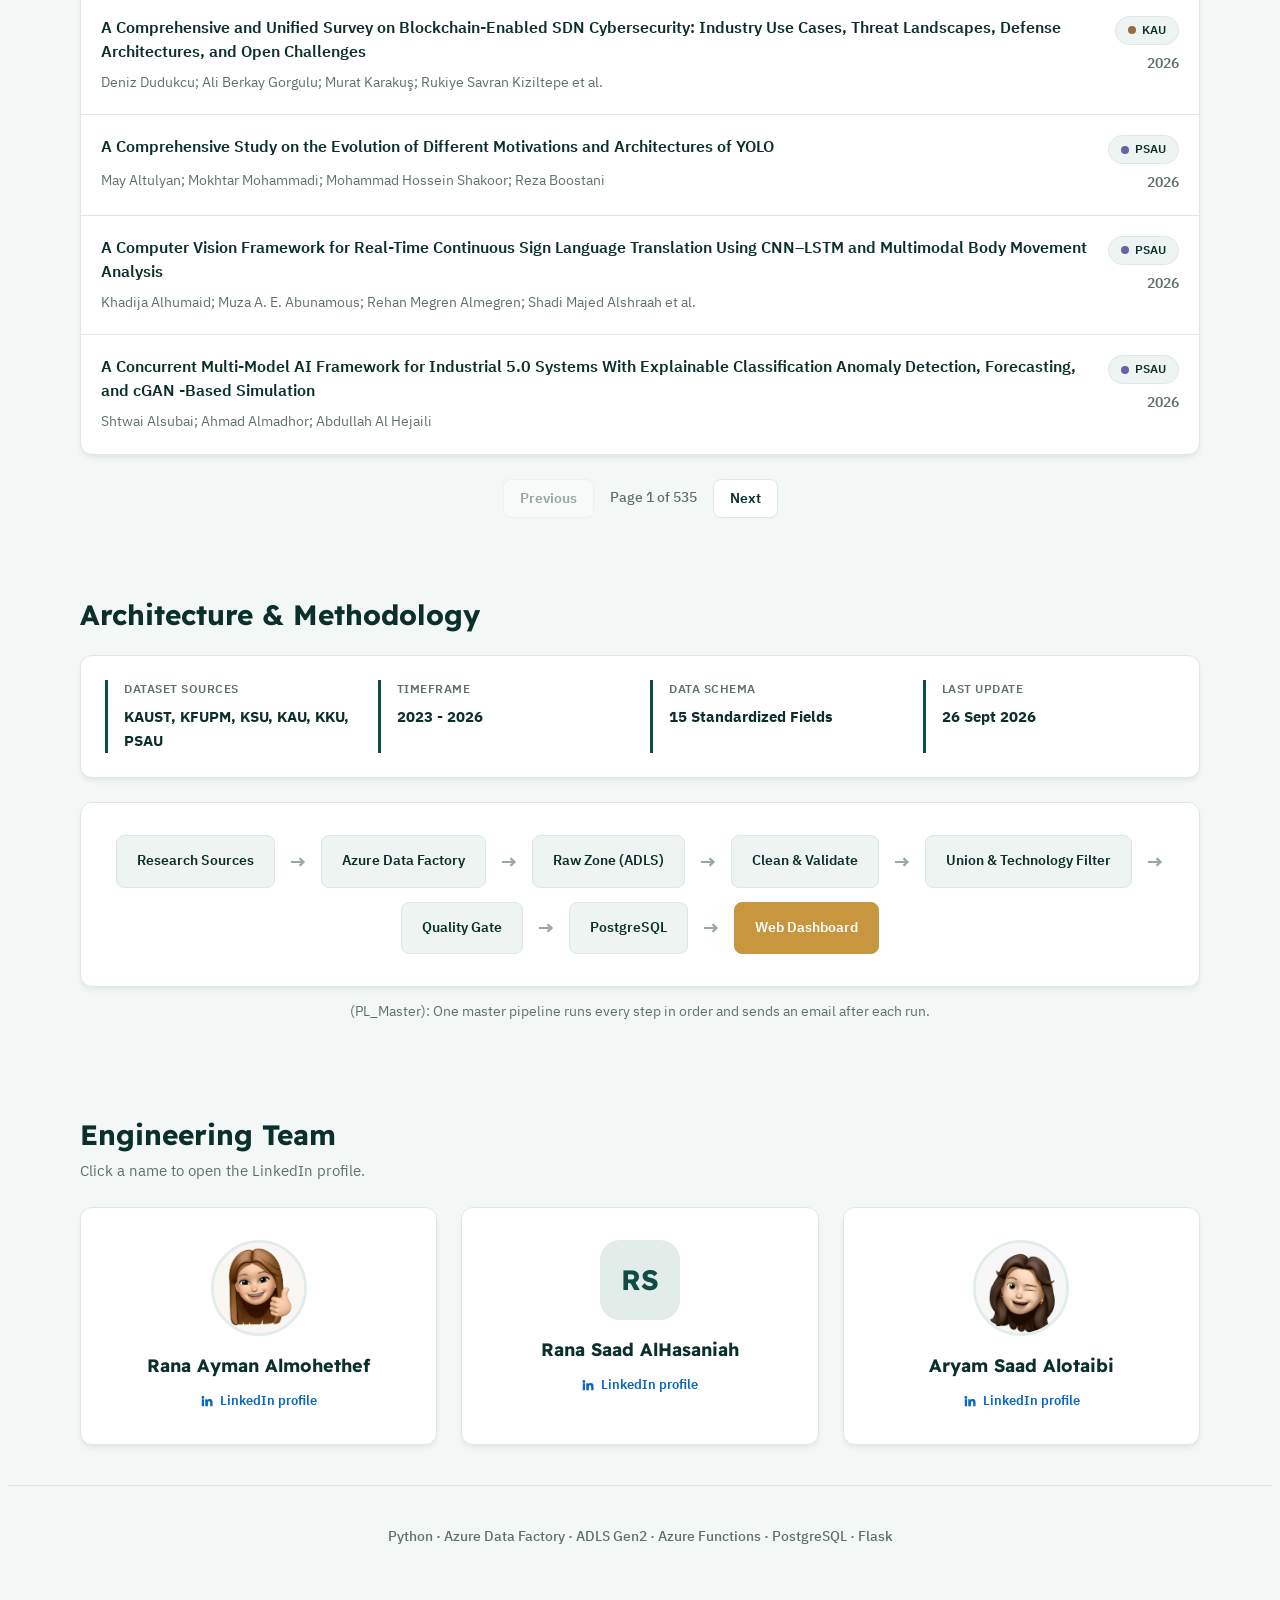
